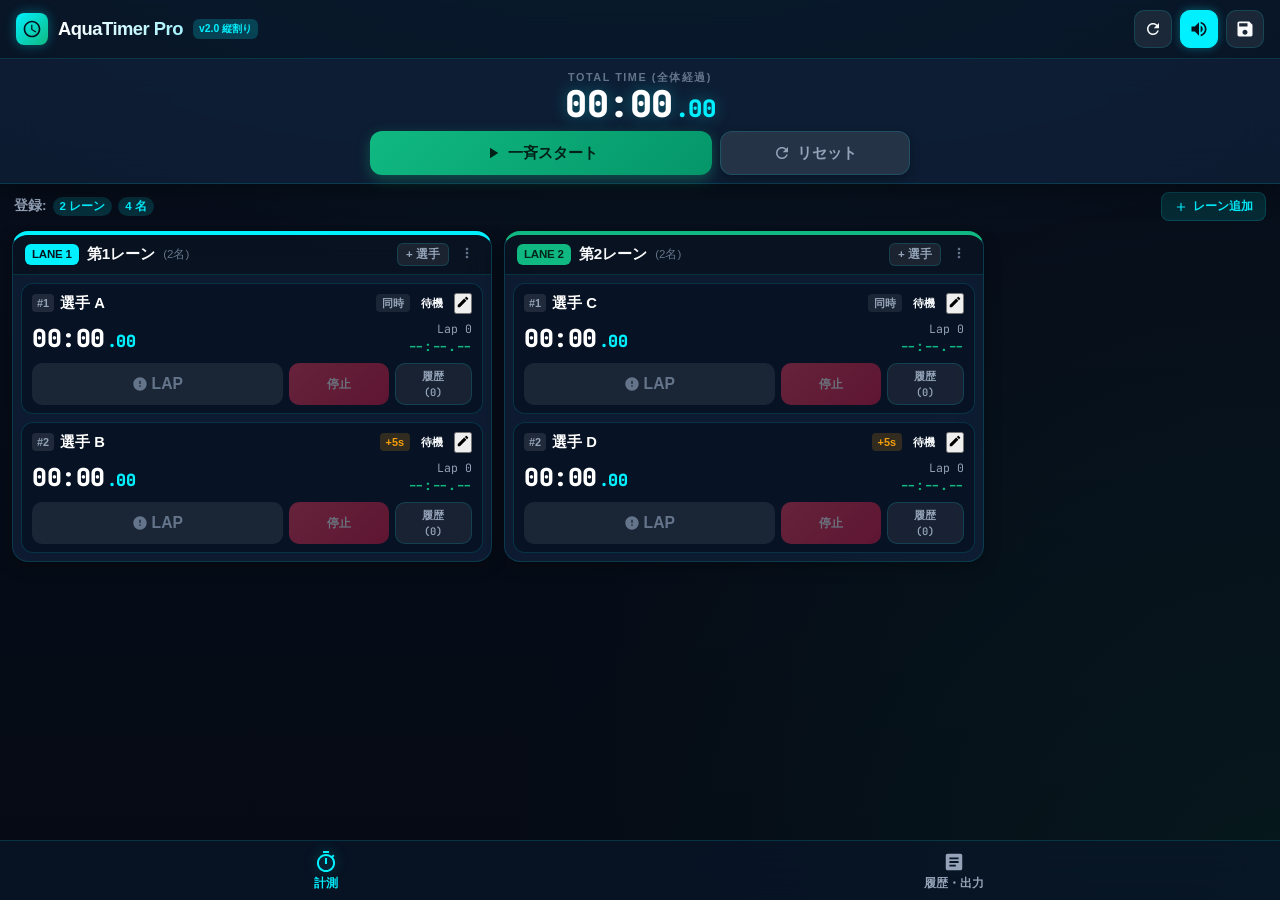
==== index.html @ 21bfbf43 "Add files via upload" ====
<!DOCTYPE html>
<html lang="ja">
<head>
  <meta charset="UTF-8">
  <meta name="viewport" content="width=device-width, initial-scale=1.0, maximum-scale=1.0, user-scalable=no, viewport-fit=cover">
  <title>AquaTimer Pro - 水泳ストップウォッチ</title>
  <meta name="description" content="水泳トレーニング用 複数レーン・複数人時間差計測対応 高精度ストップウォッチ">
  
  <!-- iOS Safari & PWA メタ設定 -->
  <meta name="apple-mobile-web-app-capable" content="yes">
  <meta name="apple-mobile-web-app-status-bar-style" content="black-translucent">
  <meta name="apple-mobile-web-app-title" content="AquaTimer">
  <meta name="theme-color" content="#060d1a">
  <link rel="manifest" href="manifest.json">
  <link rel="icon" type="image/svg+xml" href="assets/icon.svg">
  <link rel="apple-touch-icon" href="assets/icon.svg">

  <!-- Google Fonts: JetBrains Mono -->
  <link rel="preconnect" href="https://fonts.googleapis.com">
  <link rel="preconnect" href="https://fonts.gstatic.com" crossorigin>
  <link href="https://fonts.googleapis.com/css2?family=JetBrains+Mono:wght@400;600;700;800&family=Outfit:wght@400;600;700;800&display=swap" rel="stylesheet">

  <!-- スタイルシート (キャッシュバスター付与) -->
  <link rel="stylesheet" href="css/style.css?v=2.4">
  <link rel="stylesheet" href="css/timer.css?v=2.4">
  <link rel="stylesheet" href="css/history.css?v=2.4">
</head>
<body>
  <div id="app-container">
    
    <!-- アプリ最上部ヘッダー -->
    <header class="app-header">
      <div class="brand-wrapper">
        <div class="brand-icon">
          <svg viewBox="0 0 24 24">
            <path d="M12 2C6.48 2 2 6.48 2 12s4.48 10 10 10 10-4.48 10-10S17.52 2 12 2zm0 18c-4.41 0-8-3.59-8-8s3.59-8 8-8 8 3.59 8 8-3.59 8-8 8zm.5-13H11v6l5.25 3.15.75-1.23-4.5-2.67z"/>
          </svg>
        </div>
        <h1 class="brand-title">AquaTimer Pro</h1>
        <span style="font-size:0.65rem; background:rgba(0,240,255,0.2); color:var(--accent-cyan); padding:2px 6px; border-radius:6px; font-weight:800;">v2.0 縦割り</span>
      </div>

      <div class="header-actions">
        <!-- キャッシュクリア＆最新化ボタン -->
        <button id="btn-force-refresh" class="icon-btn" title="最新状態に更新" aria-label="最新化">
          <svg viewBox="0 0 24 24" width="18" height="18" fill="currentColor">
            <path d="M17.65 6.35C16.2 4.9 14.21 4 12 4c-4.42 0-7.99 3.58-7.99 8s3.57 8 7.99 8c3.73 0 6.84-2.55 7.73-6h-2.08c-.82 2.33-3.04 4-5.65 4-3.31 0-6-2.69-6-6s2.69-6 6-6c1.66 0 3.14.69 4.22 1.78L13 11h7V4l-2.35 2.35z"/>
          </svg>
        </button>

        <!-- 音声ミュートトグル -->
        <button id="btn-toggle-sound" class="icon-btn active" title="効果音 ON/OFF" aria-label="効果音切り替え">
          <svg id="icon-sound-on" viewBox="0 0 24 24" width="20" height="20" fill="currentColor">
            <path d="M3 9v6h4l5 5V4L7 9H3zm13.5 3c0-1.77-1.02-3.29-2.5-4.03v8.05c1.48-.73 2.5-2.25 2.5-4.02zM14 3.23v2.06c2.89.86 5 3.54 5 6.71s-2.11 5.85-5 6.71v2.06c4.01-.91 7-4.49 7-8.77s-2.99-7.86-7-8.77z"/>
          </svg>
          <svg id="icon-sound-off" viewBox="0 0 24 24" width="20" height="20" fill="currentColor" style="display:none;">
            <path d="M16.5 12c0-1.77-1.02-3.29-2.5-4.03v2.21l2.45 2.45c.03-.2.05-.41.05-.63zm2.5 0c0 .94-.2 1.82-.54 2.64l1.51 1.51C20.63 14.91 21 13.5 21 12c0-4.28-2.99-7.86-7-8.77v2.06c2.89.86 5 3.54 5 6.71zM4.27 3L3 4.27 7.73 9H3v6h4l5 5v-6.73l4.25 4.25c-.67.52-1.42.93-2.25 1.18v2.06c1.38-.31 2.63-.95 3.69-1.81L19.73 21 21 19.73l-9-9L4.27 3zM12 4L9.91 6.09 12 8.18V4z"/>
          </svg>
        </button>

        <!-- セッション保存ボタン -->
        <button id="btn-header-save" class="icon-btn" title="現在の計測を保存" aria-label="計測保存">
          <svg viewBox="0 0 24 24" width="20" height="20" fill="currentColor">
            <path d="M17 3H5c-1.11 0-2 .9-2 2v14c0 1.1.89 2 2 2h14c1.1 0 2-.9 2-2V7l-4-4zm-5 16c-1.66 0-3-1.34-3-3s1.34-3 3-3 3 1.34 3 3-1.34 3-3 3zm3-10H5V5h10v4z"/>
          </svg>
        </button>
      </div>
    </header>

    <!-- メインビュー領域 -->
    <main class="main-view-container">

      <!-- ================= 画面1: メイン計測画面 (縦割りレイアウト) ================= -->
      <section id="view-timer" class="view-section active">
        
        <!-- 上部固定 メインタイマー & コントロール -->
        <div class="timer-header-panel">
          <div class="main-clock-wrapper">
            <span class="clock-label">TOTAL TIME (全体経過)</span>
            <div id="main-timer-display" class="main-digital-clock">
              <span id="main-time-text">00:00</span><span class="centis" id="main-time-centis">.00</span>
            </div>
          </div>

          <!-- 一括操作ボタングループ -->
          <div class="main-controls-row">
            <!-- スタート / ストップ トグルボタン -->
            <button id="btn-main-toggle" class="main-btn main-btn-start" aria-label="一斉スタート">
              <svg viewBox="0 0 24 24" fill="currentColor">
                <path d="M8 5v14l11-7z"/>
              </svg>
              <span id="btn-main-toggle-text">一斉スタート</span>
            </button>

            <!-- 全員一括ラップボタン -->
            <button id="btn-main-lap-all" class="main-btn main-btn-lap-all" style="display:none;" aria-label="全員LAP">
              <svg viewBox="0 0 24 24" fill="currentColor">
                <path d="M12 2C6.48 2 2 6.48 2 12s4.48 10 10 10 10-4.48 10-10S17.52 2 12 2zm1 14h-2v-2h2v2zm0-4h-2V7h2v5z"/>
              </svg>
              <span>全員LAP</span>
            </button>

            <!-- リセットボタン -->
            <button id="btn-main-reset" class="main-btn main-btn-reset" aria-label="リセット">
              <svg viewBox="0 0 24 24" fill="currentColor">
                <path d="M17.65 6.35C16.2 4.9 14.21 4 12 4c-4.42 0-7.99 3.58-7.99 8s3.57 8 7.99 8c3.73 0 6.84-2.55 7.73-6h-2.08c-.82 2.33-3.04 4-5.65 4-3.31 0-6-2.69-6-6s2.69-6 6-6c1.66 0 3.14.69 4.22 1.78L13 11h7V4l-2.35 2.35z"/>
              </svg>
              <span>リセット</span>
            </button>
          </div>
        </div>

        <!-- レーン全体ツールバー -->
        <div class="lanes-top-toolbar">
          <div class="lanes-summary-text">
            <span>登録: </span>
            <span id="lanes-count-badge" class="lanes-summary-badge">2 レーン</span>
            <span id="swimmers-count-badge" class="lanes-summary-badge">4 名</span>
          </div>
          <div class="toolbar-actions">
            <button id="btn-add-lane" class="action-btn-sm" aria-label="レーン追加">
              <svg viewBox="0 0 24 24" width="14" height="14" fill="currentColor">
                <path d="M19 13h-6v6h-2v-6H5v-2h6V5h2v6h6v2z"/>
              </svg>
              <span>レーン追加</span>
            </button>
          </div>
        </div>

        <!-- 縦割りマルチカラム レーンコンテナ -->
        <div id="lanes-columns-container" class="lanes-columns-container">
          <!-- JSで動的生成 -->
        </div>

      </section>

      <!-- ================= 画面2: 履歴・データ画面 ================= -->
      <section id="view-history" class="view-section">
        <div class="history-view-content">
          <div class="history-header-bar">
            <h2 class="history-view-title">計測履歴データ</h2>
            <div class="history-actions">
              <button id="btn-clear-history" class="btn btn-secondary" style="font-size:0.8rem; padding: 6px 12px;">
                履歴全消去
              </button>
            </div>
          </div>

          <!-- 履歴リスト一覧 -->
          <div id="history-list-container" class="history-list-container">
            <!-- JSで動的生成 -->
          </div>
        </div>
      </section>

    </main>

    <!-- 下部ボトムナビゲーション -->
    <nav class="bottom-nav">
      <button class="nav-tab active" data-target="view-timer" aria-label="計測画面">
        <svg viewBox="0 0 24 24">
          <path d="M15 1H9v2h6V1zm-4 13h2V8h-2v6zm8.03-6.61l1.42-1.42c-.43-.51-.9-.99-1.41-1.41l-1.42 1.42C16.07 4.74 14.12 4 12 4c-4.97 0-9 4.03-9 9s4.02 9 9 9 9-4.03 9-9c0-2.12-.74-4.07-1.97-5.61zM12 20c-3.87 0-7-3.13-7-7s3.13-7 7-7 7 3.13 7 7-3.13 7-7 7z"/>
        </svg>
        <span>計測</span>
      </button>

      <button class="nav-tab" data-target="view-history" aria-label="履歴データ">
        <svg viewBox="0 0 24 24">
          <path d="M19 3H5c-1.1 0-2 .9-2 2v14c0 1.1.9 2 2 2h14c1.1 0 2-.9 2-2V5c0-1.1-.9-2-2-2zm-5 14H7v-2h7v2zm3-4H7v-2h10v2zm0-4H7V7h10v2z"/>
        </svg>
        <span>履歴・出力</span>
      </button>
    </nav>

    <!-- トースト通知コンテナ -->
    <div id="toast-container" class="toast-container"></div>

    <!-- ================= モーダル1: スイマー（選手）追加/編集 ================= -->
    <div id="modal-swimmer-edit" class="modal-backdrop">
      <div class="modal-dialog">
        <div class="modal-header">
          <h3 id="modal-swimmer-title" class="modal-title">選手設定</h3>
          <button class="modal-close" data-close="modal-swimmer-edit">&times;</button>
        </div>
        <div class="modal-body">
          <input type="hidden" id="edit-swimmer-lane-id">
          <input type="hidden" id="edit-swimmer-id">
          
          <div style="display:flex; flex-direction:column; gap:6px;">
            <label style="font-size:0.85rem; font-weight:700; color:var(--text-secondary);">選手名 / 泳者名</label>
            <input type="text" id="input-swimmer-name" placeholder="例: 選手 A / 田中" 
              style="width:100%; padding:10px 12px; background:rgba(0,0,0,0.3); border:1px solid var(--border-subtle); border-radius:10px; color:#fff; font-size:1rem;">
          </div>

          <div style="display:flex; flex-direction:column; gap:6px;">
            <label style="font-size:0.85rem; font-weight:700; color:var(--text-secondary);">
              時間差スタート (オフセット秒数)
            </label>
            <div style="display:flex; gap:8px;">
              <input type="number" id="input-swimmer-offset" min="0" step="1" placeholder="0" 
                style="flex:1; padding:10px 12px; background:rgba(0,0,0,0.3); border:1px solid var(--border-subtle); border-radius:10px; color:#fff; font-size:1.1rem; font-family:var(--font-mono);">
              <span style="display:flex; align-items:center; font-weight:700; color:var(--text-secondary);">秒後スタート</span>
            </div>
            
            <!-- プリセットボタン -->
            <div style="display:flex; gap:6px; margin-top:4px;">
              <button type="button" class="btn btn-secondary swimmer-offset-preset-btn" data-offset="0" style="padding:4px 8px; font-size:0.78rem;">0秒 (同時)</button>
              <button type="button" class="btn btn-secondary swimmer-offset-preset-btn" data-offset="5" style="padding:4px 8px; font-size:0.78rem;">5秒</button>
              <button type="button" class="btn btn-secondary swimmer-offset-preset-btn" data-offset="10" style="padding:4px 8px; font-size:0.78rem;">10秒</button>
              <button type="button" class="btn btn-secondary swimmer-offset-preset-btn" data-offset="15" style="padding:4px 8px; font-size:0.78rem;">15秒</button>
              <button type="button" class="btn btn-secondary swimmer-offset-preset-btn" data-offset="20" style="padding:4px 8px; font-size:0.78rem;">20秒</button>
            </div>
          </div>

          <div id="swimmer-delete-row" style="display:flex; justify-content:flex-start; margin-top:8px;">
            <button id="btn-delete-swimmer" class="btn btn-danger" style="font-size:0.85rem; padding:8px 14px;">
              この選手を削除
            </button>
          </div>
        </div>
        <div class="modal-footer">
          <button class="btn btn-secondary" data-close="modal-swimmer-edit">キャンセル</button>
          <button id="btn-save-swimmer" class="btn btn-primary">設定を保存</button>
        </div>
      </div>
    </div>

    <!-- ================= モーダル2: レーン設定/削除 ================= -->
    <div id="modal-lane-edit" class="modal-backdrop">
      <div class="modal-dialog">
        <div class="modal-header">
          <h3 id="modal-lane-title" class="modal-title">レーン設定</h3>
          <button class="modal-close" data-close="modal-lane-edit">&times;</button>
        </div>
        <div class="modal-body">
          <input type="hidden" id="edit-lane-id">
          
          <div style="display:flex; flex-direction:column; gap:6px;">
            <label style="font-size:0.85rem; font-weight:700; color:var(--text-secondary);">レーン表示名</label>
            <input type="text" id="input-lane-name" placeholder="例: 第1レーン" 
              style="width:100%; padding:10px 12px; background:rgba(0,0,0,0.3); border:1px solid var(--border-subtle); border-radius:10px; color:#fff; font-size:1rem;">
          </div>

          <div id="lane-delete-row" style="display:flex; justify-content:flex-start; margin-top:8px;">
            <button id="btn-delete-lane" class="btn btn-danger" style="font-size:0.85rem; padding:8px 14px;">
              このレーン（所属選手含む）を削除
            </button>
          </div>
        </div>
        <div class="modal-footer">
          <button class="btn btn-secondary" data-close="modal-lane-edit">キャンセル</button>
          <button id="btn-save-lane" class="btn btn-primary">設定を保存</button>
        </div>
      </div>
    </div>

    <!-- ================= モーダル3: セッション保存 ================= -->
    <div id="modal-save-session" class="modal-backdrop">
      <div class="modal-dialog">
        <div class="modal-header">
          <h3 class="modal-title">計測セッションの保存</h3>
          <button class="modal-close" data-close="modal-save-session">&times;</button>
        </div>
        <div class="modal-body">
          <div style="display:flex; flex-direction:column; gap:6px;">
            <label style="font-size:0.85rem; font-weight:700; color:var(--text-secondary);">セッションタイトル / メモ</label>
            <input type="text" id="input-session-title" placeholder="例: 50m×4本 メイン練習" 
              style="width:100%; padding:10px 12px; background:rgba(0,0,0,0.3); border:1px solid var(--border-subtle); border-radius:10px; color:#fff; font-size:1rem;">
          </div>
          <p style="font-size:0.82rem; color:var(--text-muted);">
            保存された記録は「履歴・出力」タブからいつでもテキスト(.txt)やCSVとしてiOS共有・ダウンロードできます。
          </p>
        </div>
        <div class="modal-footer">
          <button class="btn btn-secondary" data-close="modal-save-session">キャンセル</button>
          <button id="btn-confirm-save-session" class="btn btn-success">履歴に保存</button>
        </div>
      </div>
    </div>

    <!-- ================= モーダル4: エクスポート & 共有 ================= -->
    <div id="modal-export" class="modal-backdrop">
      <div class="modal-dialog" style="max-width:540px;">
        <div class="modal-header">
          <h3 id="export-modal-title" class="modal-title">記録のエクスポート & 共有</h3>
          <button class="modal-close" data-close="modal-export">&times;</button>
        </div>
        <div class="modal-body">
          <!-- フォーマット選択タブ -->
          <div style="display:flex; gap:8px; margin-bottom:4px;">
            <button id="tab-fmt-text" class="btn btn-primary" style="flex:1; font-size:0.85rem; padding:8px;">テキスト (.txt)</button>
            <button id="tab-fmt-csv" class="btn btn-secondary" style="flex:1; font-size:0.85rem; padding:8px;">CSV (.csv / Excel)</button>
          </div>

          <!-- プレビュー表示 -->
          <pre id="export-preview-content" class="export-preview-box"></pre>

          <!-- 共有アクション -->
          <div class="export-options-grid">
            <button id="btn-action-share" class="export-option-btn">
              <svg viewBox="0 0 24 24" fill="currentColor">
                <path d="M18 16.08c-.76 0-1.44.3-1.96.77L8.91 12.7c.05-.23.09-.46.09-.7s-.04-.47-.09-.7l7.05-4.11c.54.5 1.25.81 2.04.81 1.66 0 3-1.34 3-3s-1.34-3-3-3-3 1.34-3 3c0 .24.04.47.09.7L8.04 9.81C7.5 9.31 6.79 9 6 9c-1.66 0-3 1.34-3 3s1.34 3 3 3c.79 0 1.5-.31 2.04-.81l7.12 4.16c-.05.21-.08.43-.08.65 0 1.61 1.31 2.92 2.92 2.92s2.92-1.31 2.92-2.92c0-1.61-1.31-2.92-2.92-2.92z"/>
              </svg>
              <span class="export-option-title">iOS 共有 (AirDrop / メモ)</span>
              <span class="export-option-desc">標準シェアシートを開く</span>
            </button>

            <button id="btn-action-copy" class="export-option-btn">
              <svg viewBox="0 0 24 24" fill="currentColor">
                <path d="M16 1H4c-1.1 0-2 .9-2 2v14h2V3h12V1zm3 4H8c-1.1 0-2 .9-2 2v14c0 1.1.9 2 2 2h11c1.1 0 2-.9 2-2V7c0-1.1-.9-2-2-2zm0 16H8V7h11v14z"/>
              </svg>
              <span class="export-option-title">クリップボードにコピー</span>
              <span class="export-option-desc">テキストを即座にコピー</span>
            </button>
          </div>
        </div>
        <div class="modal-footer">
          <button class="btn btn-secondary" data-close="modal-export">閉じる</button>
          <button id="btn-action-download" class="btn btn-primary">ファイル保存</button>
        </div>
      </div>
    </div>

  </div>

  <!-- メインスクリプト -->
  <script type="module" src="js/app.js?v=2.4"></script>
</body>
</html>
---- css/style.css ----
/* ===================================================
   AquaTimer Pro - グローバルスタイル & テーマ定義
   =================================================== */

:root {
  /* テーマカラー */
  --bg-primary: #060d1a;
  --bg-secondary: #0c182c;
  --bg-card: rgba(16, 32, 58, 0.75);
  --bg-card-hover: rgba(23, 44, 78, 0.85);
  --bg-glass: rgba(10, 24, 44, 0.65);
  --border-subtle: rgba(0, 240, 255, 0.15);
  --border-focus: rgba(0, 240, 255, 0.6);
  --border-active: #00f0ff;

  /* アクセントカラー */
  --accent-cyan: #00f0ff;
  --accent-cyan-glow: rgba(0, 240, 255, 0.35);
  --accent-green: #10b981;
  --accent-green-glow: rgba(16, 185, 129, 0.35);
  --accent-amber: #f59e0b;
  --accent-amber-glow: rgba(245, 158, 11, 0.35);
  --accent-rose: #f43f5e;
  --accent-rose-glow: rgba(244, 63, 94, 0.35);
  --accent-purple: #a855f7;

  /* テキストカラー */
  --text-primary: #f8fafc;
  --text-secondary: #94a3b8;
  --text-muted: #64748b;
  --text-cyan: #38bdf8;
  --text-dark: #05131e;

  /* フォントスタック */
  --font-mono: 'JetBrains Mono', 'SF Mono', 'Roboto Mono', Menlo, Consolas, monospace;
  --font-sans: -apple-system, BlinkMacSystemFont, 'SF Pro Text', 'Helvetica Neue', 'Hiragino Sans', 'Hiragino Kaku Gothic ProN', Meiryo, sans-serif;

  /* レイアウト・セーフエリア */
  --safe-top: env(safe-area-inset-top, 0px);
  --safe-bottom: env(safe-area-inset-bottom, 0px);
  --safe-left: env(safe-area-inset-left, 0px);
  --safe-right: env(safe-area-inset-right, 0px);

  /* アニメーション */
  --transition-fast: 0.15s cubic-bezier(0.4, 0, 0.2, 1);
  --transition-normal: 0.25s cubic-bezier(0.4, 0, 0.2, 1);
}

/* リセット & 基本設定 */
*, *::before, *::after {
  box-sizing: border-box;
  margin: 0;
  padding: 0;
  -webkit-tap-highlight-color: transparent;
  user-select: none;
  -webkit-user-select: none;
}

input, textarea, select {
  user-select: auto;
  -webkit-user-select: auto;
}

html, body {
  width: 100%;
  height: 100%;
  background-color: var(--bg-primary);
  background-image: 
    radial-gradient(ellipse 80% 50% at 50% -20%, rgba(0, 240, 255, 0.12), transparent),
    radial-gradient(circle at 100% 100%, rgba(16, 185, 129, 0.08), transparent 50%),
    linear-gradient(180deg, #070e1b 0%, #050a14 100%);
  background-attachment: fixed;
  color: var(--text-primary);
  font-family: var(--font-sans);
  font-size: 16px;
  line-height: 1.5;
  overflow: hidden;
  -webkit-font-smoothing: antialiased;
}

/* アプリケーション全体コンテナ */
#app-container {
  display: flex;
  flex-direction: column;
  height: 100vh;
  height: 100dvh;
  padding-top: var(--safe-top);
  padding-bottom: var(--safe-bottom);
  padding-left: var(--safe-left);
  padding-right: var(--safe-right);
  position: relative;
}

/* アプリヘッダー */
.app-header {
  display: flex;
  align-items: center;
  justify-content: space-between;
  padding: 10px 16px;
  background: var(--bg-glass);
  backdrop-filter: blur(16px);
  -webkit-backdrop-filter: blur(16px);
  border-bottom: 1px solid var(--border-subtle);
  z-index: 50;
}

.brand-wrapper {
  display: flex;
  align-items: center;
  gap: 10px;
}

.brand-icon {
  width: 32px;
  height: 32px;
  border-radius: 8px;
  background: linear-gradient(135deg, var(--accent-cyan), var(--accent-green));
  display: flex;
  align-items: center;
  justify-content: center;
  box-shadow: 0 0 12px var(--accent-cyan-glow);
}

.brand-icon svg {
  width: 20px;
  height: 20px;
  fill: #05131e;
}

.brand-title {
  font-size: 1.15rem;
  font-weight: 800;
  letter-spacing: -0.5px;
  background: linear-gradient(90deg, #ffffff, #a5f3fc);
  -webkit-background-clip: text;
  -webkit-text-fill-color: transparent;
}

.header-actions {
  display: flex;
  align-items: center;
  gap: 8px;
}

.icon-btn {
  background: rgba(255, 255, 255, 0.08);
  border: 1px solid var(--border-subtle);
  color: var(--text-primary);
  width: 38px;
  height: 38px;
  border-radius: 10px;
  display: flex;
  align-items: center;
  justify-content: center;
  cursor: pointer;
  transition: var(--transition-fast);
}

.icon-btn:hover {
  background: rgba(255, 255, 255, 0.15);
  border-color: var(--accent-cyan);
}

.icon-btn:active {
  transform: scale(0.94);
}

.icon-btn.active {
  background: var(--accent-cyan);
  color: var(--text-dark);
  border-color: var(--accent-cyan);
  box-shadow: 0 0 10px var(--accent-cyan-glow);
}

/* メインコンテンツエリア */
.main-view-container {
  flex: 1;
  position: relative;
  overflow: hidden;
}

.view-section {
  position: absolute;
  top: 0;
  left: 0;
  width: 100%;
  height: 100%;
  display: none;
  flex-direction: column;
  overflow-y: auto;
  -webkit-overflow-scrolling: touch;
}

.view-section.active {
  display: flex;
}

/* 下部ボトムナビゲーションバー */
.bottom-nav {
  display: flex;
  align-items: center;
  justify-content: space-around;
  background: var(--bg-glass);
  backdrop-filter: blur(20px);
  -webkit-backdrop-filter: blur(20px);
  border-top: 1px solid var(--border-subtle);
  padding: 6px 12px;
  z-index: 50;
  height: 60px;
}

.nav-tab {
  display: flex;
  flex-direction: column;
  align-items: center;
  justify-content: center;
  background: transparent;
  border: none;
  color: var(--text-secondary);
  font-size: 0.72rem;
  font-weight: 600;
  gap: 3px;
  cursor: pointer;
  padding: 4px 16px;
  border-radius: 8px;
  transition: var(--transition-fast);
  flex: 1;
  max-width: 120px;
}

.nav-tab svg {
  width: 22px;
  height: 22px;
  fill: currentColor;
  transition: var(--transition-fast);
}

.nav-tab.active {
  color: var(--accent-cyan);
}

.nav-tab.active svg {
  transform: scale(1.1);
  filter: drop-shadow(0 0 6px var(--accent-cyan-glow));
}

.nav-tab:active {
  transform: scale(0.95);
}

/* トースト通知 */
.toast-container {
  position: fixed;
  top: calc(var(--safe-top) + 60px);
  left: 50%;
  transform: translateX(-50%);
  z-index: 9999;
  display: flex;
  flex-direction: column;
  gap: 8px;
  pointer-events: none;
}

.toast {
  background: rgba(15, 28, 50, 0.95);
  border: 1px solid var(--accent-cyan);
  color: var(--text-primary);
  padding: 10px 18px;
  border-radius: 24px;
  font-size: 0.88rem;
  font-weight: 600;
  box-shadow: 0 8px 24px rgba(0, 0, 0, 0.4), 0 0 12px var(--accent-cyan-glow);
  display: flex;
  align-items: center;
  gap: 8px;
  animation: toastFadeIn 0.25s ease-out forwards;
}

@keyframes toastFadeIn {
  from { opacity: 0; transform: translateY(-10px) scale(0.9); }
  to { opacity: 1; transform: translateY(0) scale(1); }
}

/* モーダル基本スタイル */
.modal-backdrop {
  position: fixed;
  top: 0;
  left: 0;
  width: 100vw;
  height: 100vh;
  background: rgba(4, 9, 18, 0.78);
  backdrop-filter: blur(8px);
  -webkit-backdrop-filter: blur(8px);
  z-index: 1000;
  display: none;
  align-items: center;
  justify-content: center;
  padding: 16px;
  opacity: 0;
  transition: opacity 0.25s ease;
}

.modal-backdrop.show {
  display: flex;
  opacity: 1;
}

.modal-dialog {
  background: var(--bg-secondary);
  border: 1px solid var(--border-subtle);
  border-radius: 20px;
  width: 100%;
  max-width: 480px;
  max-height: 90vh;
  display: flex;
  flex-direction: column;
  box-shadow: 0 16px 40px rgba(0, 0, 0, 0.6), 0 0 20px var(--accent-cyan-glow);
  overflow: hidden;
  animation: modalScaleUp 0.25s cubic-bezier(0.16, 1, 0.3, 1);
}

@keyframes modalScaleUp {
  from { transform: scale(0.92); opacity: 0; }
  to { transform: scale(1); opacity: 1; }
}

.modal-header {
  display: flex;
  align-items: center;
  justify-content: space-between;
  padding: 16px 20px;
  border-bottom: 1px solid var(--border-subtle);
}

.modal-title {
  font-size: 1.1rem;
  font-weight: 700;
}

.modal-close {
  background: transparent;
  border: none;
  color: var(--text-secondary);
  font-size: 1.5rem;
  cursor: pointer;
  padding: 4px 8px;
  border-radius: 8px;
}

.modal-body {
  padding: 20px;
  overflow-y: auto;
  display: flex;
  flex-direction: column;
  gap: 16px;
}

.modal-footer {
  padding: 14px 20px;
  border-top: 1px solid var(--border-subtle);
  display: flex;
  gap: 10px;
  justify-content: flex-end;
}

/* 汎用ボタンスタイル */
.btn {
  display: inline-flex;
  align-items: center;
  justify-content: center;
  gap: 8px;
  padding: 10px 18px;
  font-size: 0.92rem;
  font-weight: 600;
  border-radius: 12px;
  border: none;
  cursor: pointer;
  transition: var(--transition-fast);
}

.btn:active {
  transform: scale(0.96);
}

.btn-primary {
  background: linear-gradient(135deg, var(--accent-cyan), #0284c7);
  color: #031422;
  box-shadow: 0 4px 14px var(--accent-cyan-glow);
}

.btn-success {
  background: linear-gradient(135deg, var(--accent-green), #059669);
  color: #022015;
  box-shadow: 0 4px 14px var(--accent-green-glow);
}

.btn-danger {
  background: linear-gradient(135deg, var(--accent-rose), #be123c);
  color: #ffffff;
  box-shadow: 0 4px 14px var(--accent-rose-glow);
}

.btn-secondary {
  background: rgba(255, 255, 255, 0.1);
  color: var(--text-primary);
  border: 1px solid var(--border-subtle);
}

.btn-secondary:hover {
  background: rgba(255, 255, 255, 0.18);
}
---- css/timer.css ----
/* ===================================================
   AquaTimer Pro - タイマー計測画面（縦割りマルチカラム）
   =================================================== */

/* メインタイマー固定コントロール領域 */
.timer-header-panel {
  background: var(--bg-card);
  backdrop-filter: blur(20px);
  -webkit-backdrop-filter: blur(20px);
  border-bottom: 1px solid var(--border-subtle);
  padding: 10px 14px 8px;
  display: flex;
  flex-direction: column;
  align-items: center;
  gap: 8px;
  position: sticky;
  top: 0;
  z-index: 40;
  box-shadow: 0 6px 24px rgba(0, 0, 0, 0.4);
}

.main-clock-wrapper {
  display: flex;
  flex-direction: column;
  align-items: center;
  gap: 1px;
}

.clock-label {
  font-size: 0.68rem;
  font-weight: 700;
  letter-spacing: 1.5px;
  color: var(--text-muted);
  text-transform: uppercase;
}

.main-digital-clock {
  font-family: var(--font-mono);
  font-size: 2.3rem;
  font-weight: 800;
  letter-spacing: -0.5px;
  line-height: 1;
  color: #ffffff;
  text-shadow: 0 0 16px var(--accent-cyan-glow);
  display: flex;
  align-items: baseline;
}

.main-digital-clock .centis {
  font-size: 1.5rem;
  color: var(--accent-cyan);
  margin-left: 2px;
}

/* メイン一括コントロールボタン群 */
.main-controls-row {
  display: flex;
  align-items: center;
  justify-content: center;
  gap: 8px;
  width: 100%;
  max-width: 540px;
}

.main-btn {
  flex: 1;
  height: 44px;
  font-size: 0.95rem;
  font-weight: 700;
  border-radius: 12px;
  border: none;
  cursor: pointer;
  display: flex;
  align-items: center;
  justify-content: center;
  gap: 6px;
  transition: var(--transition-fast);
  box-shadow: 0 3px 10px rgba(0, 0, 0, 0.3);
}

.main-btn svg {
  width: 18px;
  height: 18px;
}

.main-btn-start {
  background: linear-gradient(135deg, #10b981, #059669);
  color: #022015;
  box-shadow: 0 4px 14px var(--accent-green-glow);
}

.main-btn-stop {
  background: linear-gradient(135deg, #f43f5e, #be123c);
  color: #ffffff;
  box-shadow: 0 4px 14px var(--accent-rose-glow);
}

.main-btn-lap-all {
  background: linear-gradient(135deg, #0ea5e9, #0284c7);
  color: #ffffff;
  box-shadow: 0 4px 12px var(--accent-cyan-glow);
}

.main-btn-reset {
  background: rgba(255, 255, 255, 0.1);
  border: 1px solid var(--border-subtle);
  color: var(--text-secondary);
  flex: 0.55;
}

/* レーン全体ヘッダー */
.lanes-top-toolbar {
  display: flex;
  align-items: center;
  justify-content: space-between;
  padding: 8px 14px 4px;
}

.lanes-summary-text {
  font-size: 0.85rem;
  font-weight: 700;
  color: var(--text-secondary);
  display: flex;
  align-items: center;
  gap: 6px;
}

.lanes-summary-badge {
  background: rgba(0, 240, 255, 0.15);
  color: var(--accent-cyan);
  padding: 1px 7px;
  border-radius: 10px;
  font-size: 0.72rem;
  font-weight: 800;
}

.toolbar-actions {
  display: flex;
  gap: 8px;
}

.action-btn-sm {
  background: rgba(0, 240, 255, 0.12);
  border: 1px solid var(--border-subtle);
  color: var(--accent-cyan);
  padding: 5px 12px;
  border-radius: 8px;
  font-size: 0.78rem;
  font-weight: 700;
  display: flex;
  align-items: center;
  gap: 5px;
  cursor: pointer;
  transition: var(--transition-fast);
}

.action-btn-sm:hover {
  background: rgba(0, 240, 255, 0.22);
  border-color: var(--accent-cyan);
}

/* ===================================================
   縦割り（マルチカラム）レイアウトコンテナ
   =================================================== */
.lanes-columns-container {
  display: flex;
  gap: 12px;
  padding: 6px 12px 85px;
  overflow-x: auto;
  -webkit-overflow-scrolling: touch;
  align-items: flex-start;
  min-height: calc(100vh - 210px);
}

/* レーン縦割りカラム */
.lane-column {
  flex: 1 0 310px;
  max-width: 480px;
  background: var(--bg-card);
  border: 1px solid var(--border-subtle);
  border-radius: 16px;
  overflow: hidden;
  display: flex;
  flex-direction: column;
  box-shadow: 0 4px 16px rgba(0, 0, 0, 0.35);
  backdrop-filter: blur(14px);
  -webkit-backdrop-filter: blur(14px);
  border-top: 4px solid var(--lane-color, var(--accent-cyan));
}

/* 2レーン表示時のモバイル最適化（横幅に応じて2列収まり） */
@media (min-width: 680px) {
  .lane-column {
    flex: 1 1 calc(50% - 12px);
  }
}

@media (min-width: 1040px) {
  .lane-column {
    flex: 1 1 calc(33.333% - 12px);
  }
}

/* レーン縦割りヘッダー */
.lane-col-header {
  display: flex;
  align-items: center;
  justify-content: space-between;
  padding: 8px 12px;
  background: rgba(0, 0, 0, 0.35);
  border-bottom: 1px solid var(--border-subtle);
}

.lane-col-header-left {
  display: flex;
  align-items: center;
  gap: 8px;
}

.lane-badge-tag {
  font-size: 0.72rem;
  font-weight: 800;
  padding: 2px 7px;
  border-radius: 6px;
  background: var(--lane-color, #00f0ff);
  color: #000;
  letter-spacing: -0.2px;
}

.lane-col-title {
  font-size: 0.95rem;
  font-weight: 700;
  color: var(--text-primary);
}

.lane-swimmers-count {
  font-size: 0.72rem;
  color: var(--text-muted);
}

.lane-col-header-actions {
  display: flex;
  align-items: center;
  gap: 6px;
}

.btn-add-swimmer-sm {
  background: rgba(255, 255, 255, 0.08);
  border: 1px solid var(--border-subtle);
  color: var(--text-secondary);
  font-size: 0.72rem;
  font-weight: 700;
  padding: 3px 8px;
  border-radius: 6px;
  cursor: pointer;
  display: flex;
  align-items: center;
  gap: 3px;
}

.btn-add-swimmer-sm:hover {
  color: var(--accent-cyan);
  border-color: var(--accent-cyan);
}

.btn-lane-menu {
  background: transparent;
  border: none;
  color: var(--text-muted);
  cursor: pointer;
  padding: 2px 4px;
}

/* スイマーリストコンテナ */
.swimmers-list {
  display: flex;
  flex-direction: column;
  gap: 8px;
  padding: 8px;
}

/* ===================================================
   スイマーカード (1画面で複数人同時に押せる高効率UI)
   =================================================== */
.swimmer-card {
  background: rgba(8, 18, 36, 0.85);
  border: 1px solid var(--border-subtle);
  border-radius: 12px;
  padding: 8px 10px;
  display: flex;
  flex-direction: column;
  gap: 6px;
  transition: var(--transition-fast);
  position: relative;
}

.swimmer-card.state-running {
  border-color: rgba(0, 240, 255, 0.5);
  box-shadow: 0 0 12px rgba(0, 240, 255, 0.1);
}

.swimmer-card.state-standby {
  border-color: rgba(245, 158, 11, 0.5);
  animation: pulseStandby 1.5s infinite alternate;
}

.swimmer-card.state-stopped {
  opacity: 0.8;
  border-color: rgba(244, 63, 94, 0.3);
}

.swimmer-card.flash-start {
  animation: flashGreen 0.6s ease-out;
}

/* スイマー上段情報 */
.swimmer-header-row {
  display: flex;
  align-items: center;
  justify-content: space-between;
}

.swimmer-name-wrap {
  display: flex;
  align-items: center;
  gap: 6px;
  min-width: 0;
}

.swimmer-order-badge {
  font-size: 0.68rem;
  font-weight: 800;
  background: rgba(255, 255, 255, 0.1);
  color: var(--text-secondary);
  padding: 1px 5px;
  border-radius: 4px;
}

.swimmer-name {
  font-size: 0.92rem;
  font-weight: 700;
  color: #fff;
  white-space: nowrap;
  overflow: hidden;
  text-overflow: ellipsis;
}

.swimmer-meta-wrap {
  display: flex;
  align-items: center;
  gap: 6px;
  flex-shrink: 0;
}

.swimmer-offset-tag {
  font-size: 0.68rem;
  font-weight: 700;
  padding: 1px 6px;
  border-radius: 4px;
  background: rgba(255, 255, 255, 0.08);
  color: var(--text-secondary);
  cursor: pointer;
}

.swimmer-offset-tag.has-offset {
  background: rgba(245, 158, 11, 0.18);
  color: var(--accent-amber);
}

.swimmer-status-tag {
  font-size: 0.68rem;
  font-weight: 700;
  padding: 1px 5px;
  border-radius: 4px;
  text-transform: uppercase;
}

/* スイマー中段: タイマー ＆ 最新LAP情報 */
.swimmer-timer-row {
  display: flex;
  align-items: center;
  justify-content: space-between;
  gap: 6px;
}

.swimmer-digital-clock {
  font-family: var(--font-mono);
  font-size: 1.55rem;
  font-weight: 800;
  letter-spacing: -0.5px;
  color: #ffffff;
  line-height: 1.1;
  display: flex;
  align-items: baseline;
}

.swimmer-digital-clock.standby {
  color: var(--accent-amber);
  font-size: 1.35rem;
}

.swimmer-digital-clock .centis {
  font-size: 1.05rem;
  color: var(--accent-cyan);
  margin-left: 2px;
}

.swimmer-digital-clock.standby .centis {
  color: var(--accent-amber);
}

.swimmer-latest-lap-box {
  display: flex;
  flex-direction: column;
  align-items: flex-end;
  font-family: var(--font-mono);
  font-size: 0.72rem;
  color: var(--text-secondary);
}

.swimmer-latest-lap-box strong {
  color: var(--accent-green);
  font-size: 0.82rem;
}

/* スイマー下段: 高速アクションボタン列 */
.swimmer-actions-row {
  display: flex;
  gap: 6px;
  align-items: stretch;
}

.swimmer-btn-lap {
  flex: 3;
  height: 42px;
  background: linear-gradient(135deg, #10b981, #059669);
  color: #022015;
  font-size: 0.98rem;
  font-weight: 800;
  border-radius: 10px;
  border: none;
  display: flex;
  align-items: center;
  justify-content: center;
  gap: 4px;
  cursor: pointer;
  transition: var(--transition-fast);
  box-shadow: 0 2px 8px var(--accent-green-glow);
}

.swimmer-btn-lap:active {
  transform: scale(0.96);
}

.swimmer-btn-lap:disabled {
  background: rgba(255, 255, 255, 0.08);
  color: var(--text-muted);
  box-shadow: none;
  cursor: not-allowed;
}

.swimmer-btn-stop {
  flex: 1.2;
  height: 42px;
  background: linear-gradient(135deg, #f43f5e, #e11d48);
  color: #ffffff;
  font-size: 0.78rem;
  font-weight: 700;
  border-radius: 10px;
  border: none;
  cursor: pointer;
  transition: var(--transition-fast);
}

.swimmer-btn-resume {
  flex: 1.2;
  height: 42px;
  background: linear-gradient(135deg, #0ea5e9, #0284c7);
  color: #ffffff;
  font-size: 0.78rem;
  font-weight: 700;
  border-radius: 10px;
  border: none;
  cursor: pointer;
}

.swimmer-btn-accordion {
  flex: 0.9;
  height: 42px;
  background: rgba(255, 255, 255, 0.07);
  border: 1px solid var(--border-subtle);
  color: var(--text-secondary);
  font-size: 0.7rem;
  font-weight: 600;
  border-radius: 10px;
  cursor: pointer;
  display: flex;
  flex-direction: column;
  align-items: center;
  justify-content: center;
  gap: 1px;
}

.swimmer-btn-accordion.open {
  background: rgba(0, 240, 255, 0.15);
  color: var(--accent-cyan);
  border-color: var(--accent-cyan);
}

/* スイマー内ラップ一覧アコーディオン */
.swimmer-laps-accordion {
  display: none;
  flex-direction: column;
  gap: 4px;
  border-top: 1px solid rgba(255, 255, 255, 0.08);
  padding-top: 6px;
  margin-top: 4px;
}

.swimmer-laps-accordion.show {
  display: flex;
}
---- css/history.css ----
/* ===================================================
   AquaTimer Pro - 履歴・データ画面スタイル (css/history.css)
   =================================================== */

.history-view-content {
  padding: 16px;
  padding-bottom: 80px;
  display: flex;
  flex-direction: column;
  gap: 16px;
}

.history-header-bar {
  display: flex;
  align-items: center;
  justify-content: space-between;
}

.history-view-title {
  font-size: 1.2rem;
  font-weight: 800;
  color: var(--text-primary);
}

.history-actions {
  display: flex;
  gap: 8px;
}

.history-list-container {
  display: flex;
  flex-direction: column;
  gap: 12px;
}

/* セッションカード */
.session-card {
  background: var(--bg-card);
  border: 1px solid var(--border-subtle);
  border-radius: 16px;
  padding: 16px;
  display: flex;
  flex-direction: column;
  gap: 12px;
  backdrop-filter: blur(12px);
  -webkit-backdrop-filter: blur(12px);
  transition: var(--transition-fast);
}

.session-card:hover {
  border-color: var(--border-focus);
}

.session-card-header {
  display: flex;
  align-items: flex-start;
  justify-content: space-between;
}

.session-title {
  font-size: 1.05rem;
  font-weight: 700;
  color: var(--text-primary);
}

.session-date {
  font-size: 0.78rem;
  color: var(--text-muted);
}

.session-meta-row {
  display: flex;
  align-items: center;
  gap: 14px;
  font-size: 0.85rem;
  color: var(--text-secondary);
}

.session-meta-item {
  display: flex;
  align-items: center;
  gap: 4px;
}

.session-meta-item strong {
  color: var(--accent-cyan);
  font-family: var(--font-mono);
}

/* セッション内レーンプレビューチップ */
.session-lanes-preview {
  display: flex;
  flex-wrap: wrap;
  gap: 6px;
}

.lane-pill {
  font-size: 0.75rem;
  font-weight: 700;
  padding: 3px 8px;
  border-radius: 6px;
  background: rgba(255, 255, 255, 0.08);
  display: flex;
  align-items: center;
  gap: 6px;
}

.lane-pill-dot {
  width: 8px;
  height: 8px;
  border-radius: 50%;
}

.lane-pill-time {
  font-family: var(--font-mono);
  color: var(--accent-cyan);
}

/* セッションカードアクション */
.session-card-footer {
  display: flex;
  align-items: center;
  justify-content: space-between;
  border-top: 1px solid rgba(255, 255, 255, 0.06);
  padding-top: 10px;
}

.session-footer-actions {
  display: flex;
  align-items: center;
  gap: 8px;
}

/* 空状態 (Empty state) */
.history-empty-state {
  display: flex;
  flex-direction: column;
  align-items: center;
  justify-content: center;
  padding: 60px 20px;
  gap: 16px;
  text-align: center;
}

.history-empty-icon {
  width: 64px;
  height: 64px;
  border-radius: 50%;
  background: rgba(0, 240, 255, 0.1);
  display: flex;
  align-items: center;
  justify-content: center;
  color: var(--accent-cyan);
}

.history-empty-icon svg {
  width: 32px;
  height: 32px;
}

.history-empty-text {
  font-size: 0.95rem;
  color: var(--text-secondary);
}

/* エクスポートモーダル専用スタイル */
.export-preview-box {
  background: #020712;
  border: 1px solid var(--border-subtle);
  border-radius: 10px;
  padding: 12px;
  font-family: var(--font-mono);
  font-size: 0.78rem;
  line-height: 1.4;
  color: #a5f3fc;
  max-height: 220px;
  overflow-y: auto;
  white-space: pre;
}

.export-options-grid {
  display: grid;
  grid-template-columns: 1fr 1fr;
  gap: 10px;
}

.export-option-btn {
  display: flex;
  flex-direction: column;
  align-items: center;
  justify-content: center;
  padding: 14px;
  background: rgba(255, 255, 255, 0.06);
  border: 1px solid var(--border-subtle);
  border-radius: 12px;
  color: var(--text-primary);
  gap: 6px;
  cursor: pointer;
  transition: var(--transition-fast);
}

.export-option-btn:hover {
  background: rgba(0, 240, 255, 0.15);
  border-color: var(--accent-cyan);
}

.export-option-btn svg {
  width: 28px;
  height: 28px;
  color: var(--accent-cyan);
}

.export-option-title {
  font-size: 0.88rem;
  font-weight: 700;
}

.export-option-desc {
  font-size: 0.72rem;
  color: var(--text-muted);
}
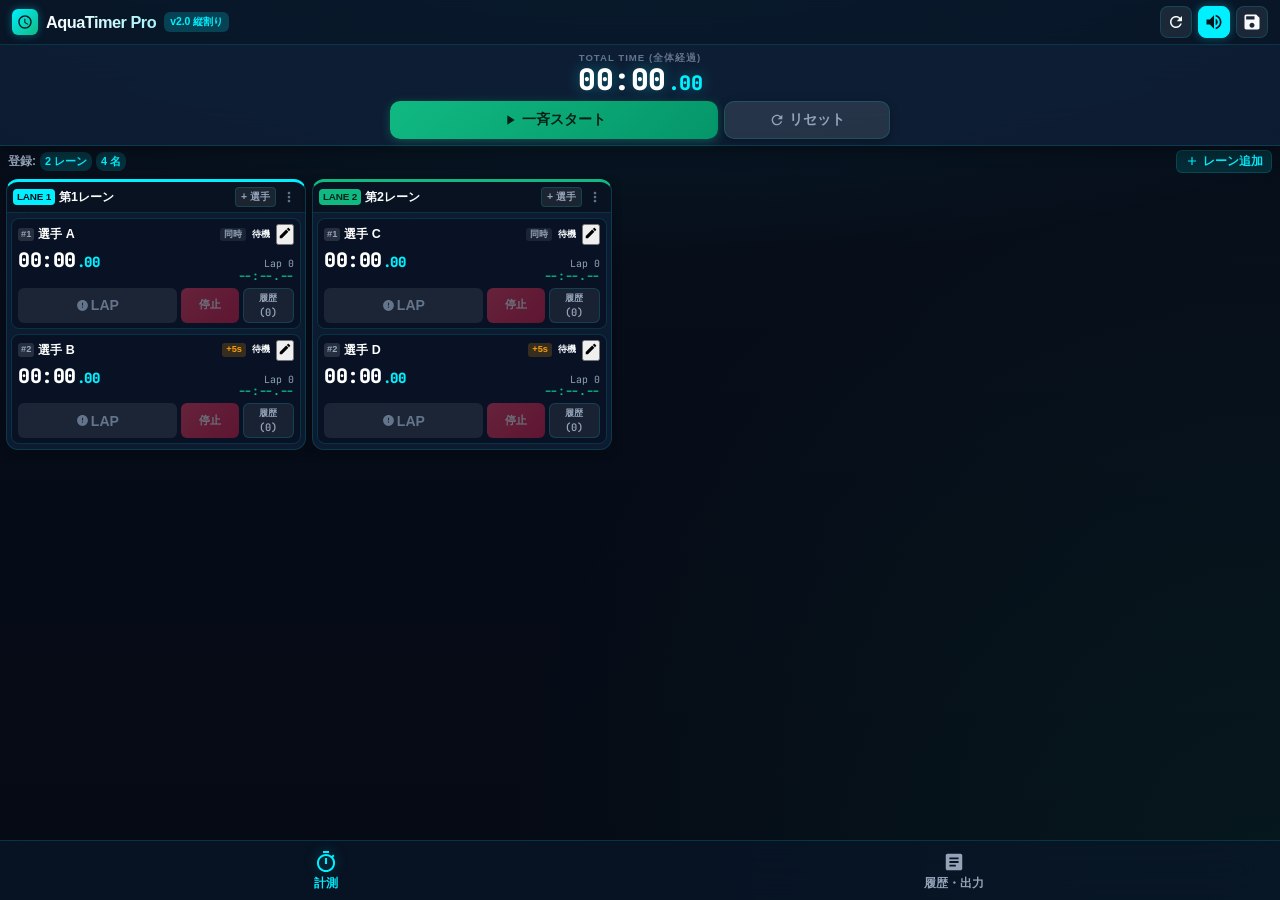
==== commit e66f3a4f: "Add files via upload" ====
--- a/index.html
+++ b/index.html
@@ -21,9 +21,9 @@
   <link href="https://fonts.googleapis.com/css2?family=JetBrains+Mono:wght@400;600;700;800&family=Outfit:wght@400;600;700;800&display=swap" rel="stylesheet">
 
   <!-- スタイルシート (キャッシュバスター付与) -->
-  <link rel="stylesheet" href="css/style.css?v=2.4">
-  <link rel="stylesheet" href="css/timer.css?v=2.4">
-  <link rel="stylesheet" href="css/history.css?v=2.4">
+  <link rel="stylesheet" href="css/style.css?v=2.5">
+  <link rel="stylesheet" href="css/timer.css?v=2.5">
+  <link rel="stylesheet" href="css/history.css?v=2.5">
 </head>
 <body>
   <div id="app-container">
@@ -324,6 +324,6 @@
   </div>
 
   <!-- メインスクリプト -->
-  <script type="module" src="js/app.js?v=2.4"></script>
+  <script type="module" src="js/app.js?v=2.5"></script>
 </body>
 </html>
--- a/css/style.css
+++ b/css/style.css
@@ -91,12 +91,12 @@
   position: relative;
 }
 
-/* アプリヘッダー */
+/* アプリヘッダー (スリム化) */
 .app-header {
   display: flex;
   align-items: center;
   justify-content: space-between;
-  padding: 10px 16px;
+  padding: 6px 12px;
   background: var(--bg-glass);
   backdrop-filter: blur(16px);
   -webkit-backdrop-filter: blur(16px);
@@ -107,28 +107,28 @@
 .brand-wrapper {
   display: flex;
   align-items: center;
-  gap: 10px;
+  gap: 8px;
 }
 
 .brand-icon {
-  width: 32px;
-  height: 32px;
-  border-radius: 8px;
+  width: 26px;
+  height: 26px;
+  border-radius: 6px;
   background: linear-gradient(135deg, var(--accent-cyan), var(--accent-green));
   display: flex;
   align-items: center;
   justify-content: center;
-  box-shadow: 0 0 12px var(--accent-cyan-glow);
+  box-shadow: 0 0 8px var(--accent-cyan-glow);
 }
 
 .brand-icon svg {
-  width: 20px;
-  height: 20px;
+  width: 16px;
+  height: 16px;
   fill: #05131e;
 }
 
 .brand-title {
-  font-size: 1.15rem;
+  font-size: 1.02rem;
   font-weight: 800;
   letter-spacing: -0.5px;
   background: linear-gradient(90deg, #ffffff, #a5f3fc);
@@ -139,16 +139,16 @@
 .header-actions {
   display: flex;
   align-items: center;
-  gap: 8px;
+  gap: 6px;
 }
 
 .icon-btn {
   background: rgba(255, 255, 255, 0.08);
   border: 1px solid var(--border-subtle);
   color: var(--text-primary);
-  width: 38px;
-  height: 38px;
-  border-radius: 10px;
+  width: 32px;
+  height: 32px;
+  border-radius: 8px;
   display: flex;
   align-items: center;
   justify-content: center;
--- a/css/timer.css
+++ b/css/timer.css
@@ -1,53 +1,53 @@
 /* ===================================================
-   AquaTimer Pro - タイマー計測画面（縦割りマルチカラム）
+   AquaTimer Pro - タイマー計測画面（スマホ2レーン同時表示最適化）
    =================================================== */
 
-/* メインタイマー固定コントロール領域 */
+/* メインタイマー固定コントロール領域 (省スペース化) */
 .timer-header-panel {
   background: var(--bg-card);
   backdrop-filter: blur(20px);
   -webkit-backdrop-filter: blur(20px);
   border-bottom: 1px solid var(--border-subtle);
-  padding: 10px 14px 8px;
-  display: flex;
-  flex-direction: column;
-  align-items: center;
-  gap: 8px;
+  padding: 6px 10px 6px;
+  display: flex;
+  flex-direction: column;
+  align-items: center;
+  gap: 6px;
   position: sticky;
   top: 0;
   z-index: 40;
-  box-shadow: 0 6px 24px rgba(0, 0, 0, 0.4);
+  box-shadow: 0 4px 16px rgba(0, 0, 0, 0.4);
 }
 
 .main-clock-wrapper {
   display: flex;
   flex-direction: column;
   align-items: center;
-  gap: 1px;
+  gap: 0;
 }
 
 .clock-label {
-  font-size: 0.68rem;
-  font-weight: 700;
-  letter-spacing: 1.5px;
+  font-size: 0.6rem;
+  font-weight: 700;
+  letter-spacing: 1px;
   color: var(--text-muted);
   text-transform: uppercase;
 }
 
 .main-digital-clock {
   font-family: var(--font-mono);
-  font-size: 2.3rem;
+  font-size: 1.85rem;
   font-weight: 800;
   letter-spacing: -0.5px;
   line-height: 1;
   color: #ffffff;
-  text-shadow: 0 0 16px var(--accent-cyan-glow);
+  text-shadow: 0 0 14px var(--accent-cyan-glow);
   display: flex;
   align-items: baseline;
 }
 
 .main-digital-clock .centis {
-  font-size: 1.5rem;
+  font-size: 1.25rem;
   color: var(--accent-cyan);
   margin-left: 2px;
 }
@@ -57,156 +57,159 @@
   display: flex;
   align-items: center;
   justify-content: center;
-  gap: 8px;
+  gap: 6px;
   width: 100%;
-  max-width: 540px;
+  max-width: 500px;
 }
 
 .main-btn {
   flex: 1;
-  height: 44px;
-  font-size: 0.95rem;
-  font-weight: 700;
-  border-radius: 12px;
+  height: 38px;
+  font-size: 0.88rem;
+  font-weight: 700;
+  border-radius: 10px;
   border: none;
   cursor: pointer;
   display: flex;
   align-items: center;
   justify-content: center;
-  gap: 6px;
+  gap: 4px;
   transition: var(--transition-fast);
-  box-shadow: 0 3px 10px rgba(0, 0, 0, 0.3);
+  box-shadow: 0 2px 8px rgba(0, 0, 0, 0.3);
 }
 
 .main-btn svg {
-  width: 18px;
-  height: 18px;
+  width: 16px;
+  height: 16px;
 }
 
 .main-btn-start {
   background: linear-gradient(135deg, #10b981, #059669);
   color: #022015;
-  box-shadow: 0 4px 14px var(--accent-green-glow);
+  box-shadow: 0 2px 10px var(--accent-green-glow);
 }
 
 .main-btn-stop {
   background: linear-gradient(135deg, #f43f5e, #be123c);
   color: #ffffff;
-  box-shadow: 0 4px 14px var(--accent-rose-glow);
+  box-shadow: 0 2px 10px var(--accent-rose-glow);
 }
 
 .main-btn-lap-all {
   background: linear-gradient(135deg, #0ea5e9, #0284c7);
   color: #ffffff;
-  box-shadow: 0 4px 12px var(--accent-cyan-glow);
+  box-shadow: 0 2px 8px var(--accent-cyan-glow);
 }
 
 .main-btn-reset {
   background: rgba(255, 255, 255, 0.1);
   border: 1px solid var(--border-subtle);
   color: var(--text-secondary);
-  flex: 0.55;
-}
-
-/* レーン全体ヘッダー */
+  flex: 0.5;
+}
+
+/* レーン全体ツールバー */
 .lanes-top-toolbar {
   display: flex;
   align-items: center;
   justify-content: space-between;
-  padding: 8px 14px 4px;
+  padding: 4px 8px 2px;
 }
 
 .lanes-summary-text {
-  font-size: 0.85rem;
+  font-size: 0.75rem;
   font-weight: 700;
   color: var(--text-secondary);
   display: flex;
   align-items: center;
-  gap: 6px;
+  gap: 4px;
 }
 
 .lanes-summary-badge {
   background: rgba(0, 240, 255, 0.15);
   color: var(--accent-cyan);
-  padding: 1px 7px;
-  border-radius: 10px;
-  font-size: 0.72rem;
+  padding: 1px 5px;
+  border-radius: 8px;
+  font-size: 0.68rem;
   font-weight: 800;
 }
 
 .toolbar-actions {
   display: flex;
-  gap: 8px;
+  gap: 6px;
 }
 
 .action-btn-sm {
   background: rgba(0, 240, 255, 0.12);
   border: 1px solid var(--border-subtle);
   color: var(--accent-cyan);
-  padding: 5px 12px;
-  border-radius: 8px;
-  font-size: 0.78rem;
-  font-weight: 700;
-  display: flex;
-  align-items: center;
-  gap: 5px;
+  padding: 3px 8px;
+  border-radius: 6px;
+  font-size: 0.72rem;
+  font-weight: 700;
+  display: flex;
+  align-items: center;
+  gap: 4px;
   cursor: pointer;
   transition: var(--transition-fast);
 }
 
 .action-btn-sm:hover {
   background: rgba(0, 240, 255, 0.22);
-  border-color: var(--accent-cyan);
 }
 
 /* ===================================================
    縦割り（マルチカラム）レイアウトコンテナ
+   スマホ1画面に左右2レーンが収まる高密度設計
    =================================================== */
 .lanes-columns-container {
   display: flex;
-  gap: 12px;
-  padding: 6px 12px 85px;
+  gap: 6px;
+  padding: 4px 6px 85px;
   overflow-x: auto;
   -webkit-overflow-scrolling: touch;
   align-items: flex-start;
-  min-height: calc(100vh - 210px);
-}
-
-/* レーン縦割りカラム */
+  min-height: calc(100vh - 180px);
+}
+
+/* レーン縦割りカラム (スマホ幅で左右2列収まり) */
 .lane-column {
-  flex: 1 0 310px;
-  max-width: 480px;
+  flex: 1 1 calc(50% - 3px);
+  min-width: 155px;
+  max-width: calc(50% - 3px);
   background: var(--bg-card);
   border: 1px solid var(--border-subtle);
-  border-radius: 16px;
+  border-radius: 12px;
   overflow: hidden;
   display: flex;
   flex-direction: column;
-  box-shadow: 0 4px 16px rgba(0, 0, 0, 0.35);
+  box-shadow: 0 2px 10px rgba(0, 0, 0, 0.35);
   backdrop-filter: blur(14px);
   -webkit-backdrop-filter: blur(14px);
-  border-top: 4px solid var(--lane-color, var(--accent-cyan));
-}
-
-/* 2レーン表示時のモバイル最適化（横幅に応じて2列収まり） */
+  border-top: 3px solid var(--lane-color, var(--accent-cyan));
+}
+
+/* タブレット・PC向けレスポンシブ拡張 */
 @media (min-width: 680px) {
   .lane-column {
-    flex: 1 1 calc(50% - 12px);
+    flex: 1 1 calc(33.333% - 6px);
+    max-width: 320px;
   }
 }
 
 @media (min-width: 1040px) {
   .lane-column {
-    flex: 1 1 calc(33.333% - 12px);
+    flex: 1 1 calc(25% - 6px);
+    max-width: 300px;
   }
 }
 
-/* レーン縦割りヘッダー */
+/* レーン縦割りヘッダー (コンパクト化) */
 .lane-col-header {
   display: flex;
   align-items: center;
   justify-content: space-between;
-  padding: 8px 12px;
+  padding: 5px 6px;
   background: rgba(0, 0, 0, 0.35);
   border-bottom: 1px solid var(--border-subtle);
 }
@@ -214,48 +217,55 @@
 .lane-col-header-left {
   display: flex;
   align-items: center;
-  gap: 8px;
+  gap: 4px;
+  min-width: 0;
 }
 
 .lane-badge-tag {
-  font-size: 0.72rem;
+  font-size: 0.62rem;
   font-weight: 800;
-  padding: 2px 7px;
-  border-radius: 6px;
+  padding: 1px 4px;
+  border-radius: 4px;
   background: var(--lane-color, #00f0ff);
   color: #000;
   letter-spacing: -0.2px;
+  flex-shrink: 0;
 }
 
 .lane-col-title {
-  font-size: 0.95rem;
+  font-size: 0.78rem;
   font-weight: 700;
   color: var(--text-primary);
+  white-space: nowrap;
+  overflow: hidden;
+  text-overflow: ellipsis;
 }
 
 .lane-swimmers-count {
-  font-size: 0.72rem;
+  font-size: 0.62rem;
   color: var(--text-muted);
+  display: none; /* スマホ幅では省スペースのため非表示 */
 }
 
 .lane-col-header-actions {
   display: flex;
   align-items: center;
-  gap: 6px;
+  gap: 3px;
+  flex-shrink: 0;
 }
 
 .btn-add-swimmer-sm {
   background: rgba(255, 255, 255, 0.08);
   border: 1px solid var(--border-subtle);
   color: var(--text-secondary);
-  font-size: 0.72rem;
-  font-weight: 700;
-  padding: 3px 8px;
-  border-radius: 6px;
-  cursor: pointer;
-  display: flex;
-  align-items: center;
-  gap: 3px;
+  font-size: 0.65rem;
+  font-weight: 700;
+  padding: 2px 5px;
+  border-radius: 4px;
+  cursor: pointer;
+  display: flex;
+  align-items: center;
+  gap: 2px;
 }
 
 .btn-add-swimmer-sm:hover {
@@ -268,141 +278,157 @@
   border: none;
   color: var(--text-muted);
   cursor: pointer;
-  padding: 2px 4px;
+  padding: 2px;
+  display: flex;
+  align-items: center;
 }
 
 /* スイマーリストコンテナ */
 .swimmers-list {
   display: flex;
   flex-direction: column;
-  gap: 8px;
-  padding: 8px;
+  gap: 5px;
+  padding: 5px 4px;
 }
 
 /* ===================================================
-   スイマーカード (1画面で複数人同時に押せる高効率UI)
+   スイマーカード (スマホ2列並び対応・高密度＆高操作性)
    =================================================== */
 .swimmer-card {
-  background: rgba(8, 18, 36, 0.85);
+  background: rgba(8, 18, 36, 0.9);
   border: 1px solid var(--border-subtle);
-  border-radius: 12px;
-  padding: 8px 10px;
-  display: flex;
-  flex-direction: column;
-  gap: 6px;
+  border-radius: 8px;
+  padding: 5px 6px;
+  display: flex;
+  flex-direction: column;
+  gap: 4px;
   transition: var(--transition-fast);
   position: relative;
 }
 
 .swimmer-card.state-running {
-  border-color: rgba(0, 240, 255, 0.5);
-  box-shadow: 0 0 12px rgba(0, 240, 255, 0.1);
+  border-color: rgba(0, 240, 255, 0.55);
+  box-shadow: 0 0 8px rgba(0, 240, 255, 0.12);
 }
 
 .swimmer-card.state-standby {
-  border-color: rgba(245, 158, 11, 0.5);
+  border-color: rgba(245, 158, 11, 0.55);
   animation: pulseStandby 1.5s infinite alternate;
 }
 
 .swimmer-card.state-stopped {
   opacity: 0.8;
-  border-color: rgba(244, 63, 94, 0.3);
+  border-color: rgba(244, 63, 94, 0.35);
 }
 
 .swimmer-card.flash-start {
   animation: flashGreen 0.6s ease-out;
 }
 
-/* スイマー上段情報 */
+@keyframes pulseStandby {
+  from { box-shadow: 0 0 4px rgba(245, 158, 11, 0.2); }
+  to { box-shadow: 0 0 12px rgba(245, 158, 11, 0.5); }
+}
+
+@keyframes flashGreen {
+  0% { background-color: rgba(16, 185, 129, 0.4); }
+  100% { background-color: rgba(8, 18, 36, 0.9); }
+}
+
+/* スイマー上段情報 (コンパクト) */
 .swimmer-header-row {
   display: flex;
   align-items: center;
   justify-content: space-between;
+  gap: 3px;
 }
 
 .swimmer-name-wrap {
   display: flex;
   align-items: center;
-  gap: 6px;
+  gap: 4px;
   min-width: 0;
 }
 
 .swimmer-order-badge {
-  font-size: 0.68rem;
+  font-size: 0.58rem;
   font-weight: 800;
-  background: rgba(255, 255, 255, 0.1);
+  background: rgba(255, 255, 255, 0.12);
   color: var(--text-secondary);
-  padding: 1px 5px;
-  border-radius: 4px;
+  padding: 0 3px;
+  border-radius: 3px;
+  flex-shrink: 0;
 }
 
 .swimmer-name {
-  font-size: 0.92rem;
+  font-size: 0.78rem;
   font-weight: 700;
   color: #fff;
   white-space: nowrap;
   overflow: hidden;
   text-overflow: ellipsis;
+  max-width: 75px;
 }
 
 .swimmer-meta-wrap {
   display: flex;
   align-items: center;
-  gap: 6px;
+  gap: 3px;
   flex-shrink: 0;
 }
 
 .swimmer-offset-tag {
-  font-size: 0.68rem;
-  font-weight: 700;
-  padding: 1px 6px;
-  border-radius: 4px;
+  font-size: 0.58rem;
+  font-weight: 700;
+  padding: 0 4px;
+  border-radius: 3px;
   background: rgba(255, 255, 255, 0.08);
   color: var(--text-secondary);
   cursor: pointer;
 }
 
 .swimmer-offset-tag.has-offset {
-  background: rgba(245, 158, 11, 0.18);
+  background: rgba(245, 158, 11, 0.2);
   color: var(--accent-amber);
 }
 
 .swimmer-status-tag {
-  font-size: 0.68rem;
-  font-weight: 700;
-  padding: 1px 5px;
-  border-radius: 4px;
+  font-size: 0.58rem;
+  font-weight: 700;
+  padding: 0 3px;
+  border-radius: 3px;
   text-transform: uppercase;
 }
 
-/* スイマー中段: タイマー ＆ 最新LAP情報 */
+/* スイマー中段: タイマー ＆ 最新LAP */
 .swimmer-timer-row {
   display: flex;
-  align-items: center;
+  align-items: baseline;
   justify-content: space-between;
-  gap: 6px;
+  gap: 4px;
+  padding: 1px 0;
 }
 
 .swimmer-digital-clock {
   font-family: var(--font-mono);
-  font-size: 1.55rem;
+  font-size: 1.25rem;
   font-weight: 800;
   letter-spacing: -0.5px;
   color: #ffffff;
-  line-height: 1.1;
+  line-height: 1;
   display: flex;
   align-items: baseline;
 }
 
 .swimmer-digital-clock.standby {
   color: var(--accent-amber);
-  font-size: 1.35rem;
+  font-size: 1.08rem;
 }
 
 .swimmer-digital-clock .centis {
-  font-size: 1.05rem;
+  font-size: 0.88rem;
   color: var(--accent-cyan);
-  margin-left: 2px;
+  margin-left: 1px;
 }
 
 .swimmer-digital-clock.standby .centis {
@@ -414,42 +440,48 @@
   flex-direction: column;
   align-items: flex-end;
   font-family: var(--font-mono);
-  font-size: 0.72rem;
+  font-size: 0.62rem;
   color: var(--text-secondary);
+  line-height: 1.1;
 }
 
 .swimmer-latest-lap-box strong {
   color: var(--accent-green);
-  font-size: 0.82rem;
-}
-
-/* スイマー下段: 高速アクションボタン列 */
+  font-size: 0.72rem;
+}
+
+/* スイマー下段: 高速アクションボタン列 (押しやすさを最優先) */
 .swimmer-actions-row {
   display: flex;
-  gap: 6px;
+  gap: 4px;
   align-items: stretch;
 }
 
 .swimmer-btn-lap {
   flex: 3;
-  height: 42px;
+  height: 35px;
   background: linear-gradient(135deg, #10b981, #059669);
   color: #022015;
-  font-size: 0.98rem;
+  font-size: 0.88rem;
   font-weight: 800;
-  border-radius: 10px;
+  border-radius: 6px;
   border: none;
   display: flex;
   align-items: center;
   justify-content: center;
-  gap: 4px;
+  gap: 2px;
   cursor: pointer;
   transition: var(--transition-fast);
-  box-shadow: 0 2px 8px var(--accent-green-glow);
+  box-shadow: 0 1px 6px var(--accent-green-glow);
+}
+
+.swimmer-btn-lap svg {
+  width: 13px;
+  height: 13px;
 }
 
 .swimmer-btn-lap:active {
-  transform: scale(0.96);
+  transform: scale(0.95);
 }
 
 .swimmer-btn-lap:disabled {
@@ -460,45 +492,46 @@
 }
 
 .swimmer-btn-stop {
-  flex: 1.2;
-  height: 42px;
+  flex: 1.1;
+  height: 35px;
   background: linear-gradient(135deg, #f43f5e, #e11d48);
   color: #ffffff;
-  font-size: 0.78rem;
-  font-weight: 700;
-  border-radius: 10px;
+  font-size: 0.68rem;
+  font-weight: 700;
+  border-radius: 6px;
   border: none;
   cursor: pointer;
   transition: var(--transition-fast);
 }
 
 .swimmer-btn-resume {
-  flex: 1.2;
-  height: 42px;
+  flex: 1.1;
+  height: 35px;
   background: linear-gradient(135deg, #0ea5e9, #0284c7);
   color: #ffffff;
-  font-size: 0.78rem;
-  font-weight: 700;
-  border-radius: 10px;
+  font-size: 0.68rem;
+  font-weight: 700;
+  border-radius: 6px;
   border: none;
   cursor: pointer;
 }
 
 .swimmer-btn-accordion {
-  flex: 0.9;
-  height: 42px;
+  flex: 0.85;
+  height: 35px;
   background: rgba(255, 255, 255, 0.07);
   border: 1px solid var(--border-subtle);
   color: var(--text-secondary);
-  font-size: 0.7rem;
+  font-size: 0.58rem;
   font-weight: 600;
-  border-radius: 10px;
+  border-radius: 6px;
   cursor: pointer;
   display: flex;
   flex-direction: column;
   align-items: center;
   justify-content: center;
-  gap: 1px;
+  gap: 0;
+  padding: 0 2px;
 }
 
 .swimmer-btn-accordion.open {
@@ -507,16 +540,62 @@
   border-color: var(--accent-cyan);
 }
 
-/* スイマー内ラップ一覧アコーディオン */
+/* スイマー内ラップ一覧アコーディオン (超コンパクト) */
 .swimmer-laps-accordion {
   display: none;
   flex-direction: column;
-  gap: 4px;
+  gap: 2px;
   border-top: 1px solid rgba(255, 255, 255, 0.08);
-  padding-top: 6px;
-  margin-top: 4px;
+  padding-top: 4px;
+  margin-top: 2px;
 }
 
 .swimmer-laps-accordion.show {
   display: flex;
 }
+
+.laps-table {
+  width: 100%;
+  border-collapse: collapse;
+  font-size: 0.62rem;
+  font-family: var(--font-mono);
+}
+
+.laps-table th {
+  font-family: var(--font-sans);
+  color: var(--text-muted);
+  font-size: 0.55rem;
+  font-weight: 600;
+  text-align: right;
+  padding: 2px 3px;
+  border-bottom: 1px solid rgba(255, 255, 255, 0.08);
+}
+
+.laps-table th:first-child {
+  text-align: left;
+}
+
+.laps-table td {
+  padding: 2px 3px;
+  text-align: right;
+  border-bottom: 1px solid rgba(255, 255, 255, 0.04);
+}
+
+.laps-table td:first-child {
+  text-align: left;
+  font-weight: 700;
+  color: var(--accent-cyan);
+}
+
+.laps-table tr.best-lap td {
+  background: rgba(16, 185, 129, 0.12);
+  color: var(--accent-green);
+  font-weight: 700;
+}
+
+.empty-laps-msg {
+  text-align: center;
+  font-size: 0.65rem;
+  color: var(--text-muted);
+  padding: 4px 0;
+}
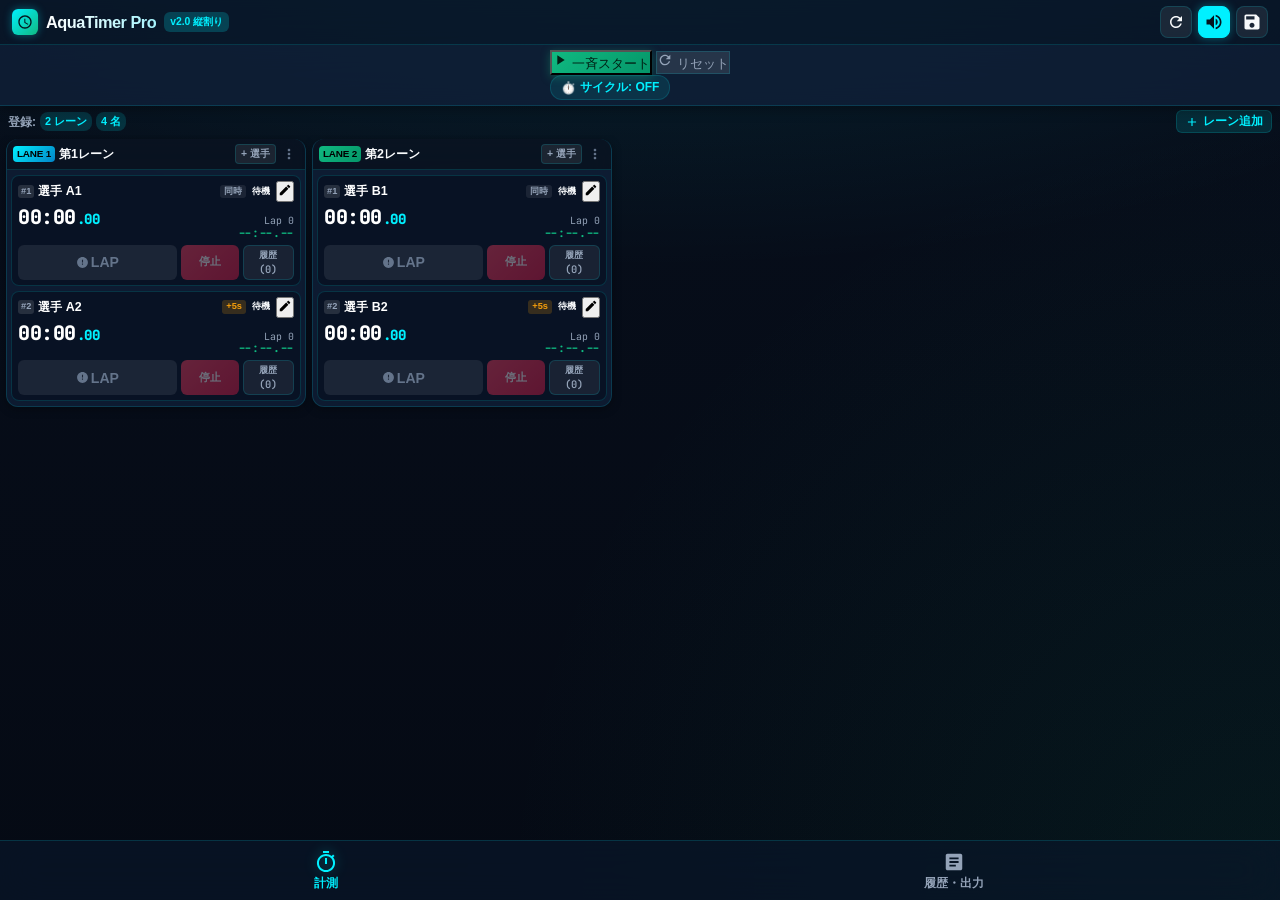
==== commit 344cbc51: "Add files via upload" ====
--- a/index.html
+++ b/index.html
@@ -21,9 +21,9 @@
   <link href="https://fonts.googleapis.com/css2?family=JetBrains+Mono:wght@400;600;700;800&family=Outfit:wght@400;600;700;800&display=swap" rel="stylesheet">
 
   <!-- スタイルシート (キャッシュバスター付与) -->
-  <link rel="stylesheet" href="css/style.css?v=2.5">
-  <link rel="stylesheet" href="css/timer.css?v=2.5">
-  <link rel="stylesheet" href="css/history.css?v=2.5">
+  <link rel="stylesheet" href="css/style.css?v=3.0">
+  <link rel="stylesheet" href="css/timer.css?v=3.0">
+  <link rel="stylesheet" href="css/history.css?v=3.0">
 </head>
 <body>
   <div id="app-container">
@@ -73,15 +73,8 @@
       <!-- ================= 画面1: メイン計測画面 (縦割りレイアウト) ================= -->
       <section id="view-timer" class="view-section active">
         
-        <!-- 上部固定 メインタイマー & コントロール -->
+        <!-- 上部固定 一括コントロール ＆ サイクル設定 (スリム化) -->
         <div class="timer-header-panel">
-          <div class="main-clock-wrapper">
-            <span class="clock-label">TOTAL TIME (全体経過)</span>
-            <div id="main-timer-display" class="main-digital-clock">
-              <span id="main-time-text">00:00</span><span class="centis" id="main-time-centis">.00</span>
-            </div>
-          </div>
-
           <!-- 一括操作ボタングループ -->
           <div class="main-controls-row">
             <!-- スタート / ストップ トグルボタン -->
@@ -101,12 +94,25 @@
             </button>
 
             <!-- リセットボタン -->
-            <button id="btn-main-reset" class="main-btn main-btn-reset" aria-label="リセット">
+            <button id="btn-main-reset" class="main-btn main-btn-reset" aria-label="全リセット">
               <svg viewBox="0 0 24 24" fill="currentColor">
                 <path d="M17.65 6.35C16.2 4.9 14.21 4 12 4c-4.42 0-7.99 3.58-7.99 8s3.57 8 7.99 8c3.73 0 6.84-2.55 7.73-6h-2.08c-.82 2.33-3.04 4-5.65 4-3.31 0-6-2.69-6-6s2.69-6 6-6c1.66 0 3.14.69 4.22 1.78L13 11h7V4l-2.35 2.35z"/>
               </svg>
               <span>リセット</span>
             </button>
+
+            <!-- サイクル設定ボタン (コンパクト配置) -->
+            <button id="btn-open-cycle-modal" class="cycle-pill-btn" title="サイクルタイム設定">
+              <span class="cycle-icon">⏱️</span>
+              <span id="cycle-label-text">サイクル: OFF</span>
+            </button>
+          </div>
+
+          <!-- サイクル進行中バー -->
+          <div id="cycle-progress-wrap" class="cycle-progress-wrap" style="display:none;">
+            <span id="cycle-round-badge" class="cycle-round-badge">1本目</span>
+            <span id="cycle-remain-text" class="cycle-remain-text">次まで --:--</span>
+            <button id="btn-next-cycle" class="btn-next-cycle" title="今すぐ次サイクルへリセットスタート">次本 ⏩</button>
           </div>
         </div>
 
@@ -175,6 +181,60 @@
     <!-- トースト通知コンテナ -->
     <div id="toast-container" class="toast-container"></div>
 
+    <!-- ================= モーダル0: サイクルタイム設定 ================= -->
+    <div id="modal-cycle-settings" class="modal-backdrop">
+      <div class="modal-dialog">
+        <div class="modal-header">
+          <h3 class="modal-title">⏱️ サイクルタイム (インターバル) 設定</h3>
+          <button class="modal-close" data-close="modal-cycle-settings">&times;</button>
+        </div>
+        <div class="modal-body">
+          <p style="font-size:0.82rem; color:var(--text-secondary);">
+            サイクルタイムを設定すると、指定時間ごとにタイマーが自動リセットして次の本数がスタートします。<br>
+            <strong style="color:var(--accent-green);">※ 計測したラップ・スプリット記録は消えずにそのまま保持されます。</strong>
+          </p>
+
+          <div style="display:flex; flex-direction:column; gap:6px;">
+            <label style="font-size:0.85rem; font-weight:700; color:var(--text-secondary);">プリセットから選択</label>
+            <div style="display:grid; grid-template-columns: repeat(4, 1fr); gap:6px;">
+              <button type="button" class="btn btn-secondary cycle-preset-btn" data-seconds="0" style="padding:6px; font-size:0.8rem;">OFF</button>
+              <button type="button" class="btn btn-secondary cycle-preset-btn" data-seconds="30" style="padding:6px; font-size:0.8rem;">30秒</button>
+              <button type="button" class="btn btn-secondary cycle-preset-btn" data-seconds="40" style="padding:6px; font-size:0.8rem;">40秒</button>
+              <button type="button" class="btn btn-secondary cycle-preset-btn" data-seconds="45" style="padding:6px; font-size:0.8rem;">45秒</button>
+              <button type="button" class="btn btn-secondary cycle-preset-btn" data-seconds="50" style="padding:6px; font-size:0.8rem;">50秒</button>
+              <button type="button" class="btn btn-secondary cycle-preset-btn" data-seconds="55" style="padding:6px; font-size:0.8rem;">55秒</button>
+              <button type="button" class="btn btn-secondary cycle-preset-btn" data-seconds="60" style="padding:6px; font-size:0.8rem;">1分00秒</button>
+              <button type="button" class="btn btn-secondary cycle-preset-btn" data-seconds="65" style="padding:6px; font-size:0.8rem;">1分05秒</button>
+              <button type="button" class="btn btn-secondary cycle-preset-btn" data-seconds="70" style="padding:6px; font-size:0.8rem;">1分10秒</button>
+              <button type="button" class="btn btn-secondary cycle-preset-btn" data-seconds="75" style="padding:6px; font-size:0.8rem;">1分15秒</button>
+              <button type="button" class="btn btn-secondary cycle-preset-btn" data-seconds="80" style="padding:6px; font-size:0.8rem;">1分20秒</button>
+              <button type="button" class="btn btn-secondary cycle-preset-btn" data-seconds="90" style="padding:6px; font-size:0.8rem;">1分30秒</button>
+              <button type="button" class="btn btn-secondary cycle-preset-btn" data-seconds="105" style="padding:6px; font-size:0.8rem;">1分45秒</button>
+              <button type="button" class="btn btn-secondary cycle-preset-btn" data-seconds="120" style="padding:6px; font-size:0.8rem;">2分00秒</button>
+              <button type="button" class="btn btn-secondary cycle-preset-btn" data-seconds="150" style="padding:6px; font-size:0.8rem;">2分30秒</button>
+              <button type="button" class="btn btn-secondary cycle-preset-btn" data-seconds="180" style="padding:6px; font-size:0.8rem;">3分00秒</button>
+            </div>
+          </div>
+
+          <div style="display:flex; flex-direction:column; gap:6px; margin-top:4px;">
+            <label style="font-size:0.85rem; font-weight:700; color:var(--text-secondary);">カスタム時間指定 (分 / 秒)</label>
+            <div style="display:flex; gap:8px; align-items:center;">
+              <input type="number" id="input-cycle-min" min="0" max="59" placeholder="0" 
+                style="flex:1; padding:8px 10px; background:rgba(0,0,0,0.3); border:1px solid var(--border-subtle); border-radius:8px; color:#fff; font-size:1.1rem; font-family:var(--font-mono); text-align:center;">
+              <span style="font-weight:700; color:var(--text-secondary);">分</span>
+              <input type="number" id="input-cycle-sec" min="0" max="59" placeholder="0" 
+                style="flex:1; padding:8px 10px; background:rgba(0,0,0,0.3); border:1px solid var(--border-subtle); border-radius:8px; color:#fff; font-size:1.1rem; font-family:var(--font-mono); text-align:center;">
+              <span style="font-weight:700; color:var(--text-secondary);">秒</span>
+            </div>
+          </div>
+        </div>
+        <div class="modal-footer">
+          <button class="btn btn-secondary" data-close="modal-cycle-settings">キャンセル</button>
+          <button id="btn-save-cycle" class="btn btn-primary">サイクルを設定</button>
+        </div>
+      </div>
+    </div>
+
     <!-- ================= モーダル1: スイマー（選手）追加/編集 ================= -->
     <div id="modal-swimmer-edit" class="modal-backdrop">
       <div class="modal-dialog">
@@ -324,6 +384,6 @@
   </div>
 
   <!-- メインスクリプト -->
-  <script type="module" src="js/app.js?v=2.5"></script>
+  <script type="module" src="js/app.js?v=3.0"></script>
 </body>
 </html>
--- a/css/timer.css
+++ b/css/timer.css
@@ -1,59 +1,92 @@
-/* ===================================================
-   AquaTimer Pro - タイマー計測画面（スマホ2レーン同時表示最適化）
-   =================================================== */
-
-/* メインタイマー固定コントロール領域 (省スペース化) */
+/* 一括コントロール固定バー (超スリム化) */
 .timer-header-panel {
   background: var(--bg-card);
   backdrop-filter: blur(20px);
   -webkit-backdrop-filter: blur(20px);
   border-bottom: 1px solid var(--border-subtle);
-  padding: 6px 10px 6px;
+  padding: 5px 8px;
   display: flex;
   flex-direction: column;
   align-items: center;
-  gap: 6px;
+  gap: 4px;
   position: sticky;
   top: 0;
   z-index: 40;
-  box-shadow: 0 4px 16px rgba(0, 0, 0, 0.4);
-}
-
-.main-clock-wrapper {
-  display: flex;
-  flex-direction: column;
-  align-items: center;
-  gap: 0;
-}
-
-.clock-label {
-  font-size: 0.6rem;
-  font-weight: 700;
-  letter-spacing: 1px;
-  color: var(--text-muted);
-  text-transform: uppercase;
-}
-
-.main-digital-clock {
+  box-shadow: 0 2px 12px rgba(0, 0, 0, 0.4);
+}
+
+/* サイクル情報 ＆ 操作バー */
+.cycle-status-bar {
+  display: flex;
+  align-items: center;
+  justify-content: center;
+  gap: 6px;
+  width: 100%;
+  max-width: 500px;
+}
+
+.cycle-pill-btn {
+  background: rgba(0, 240, 255, 0.1);
+  border: 1px solid var(--border-subtle);
+  color: var(--accent-cyan);
+  padding: 3px 10px;
+  border-radius: 12px;
+  font-size: 0.75rem;
+  font-weight: 700;
+  cursor: pointer;
+  display: flex;
+  align-items: center;
+  gap: 4px;
+  transition: var(--transition-fast);
+}
+
+.cycle-pill-btn:hover {
+  background: rgba(0, 240, 255, 0.2);
+  border-color: var(--accent-cyan);
+}
+
+.cycle-progress-wrap {
+  display: flex;
+  align-items: center;
+  gap: 5px;
+  background: rgba(0, 0, 0, 0.3);
+  padding: 2px 6px;
+  border-radius: 10px;
+  border: 1px solid rgba(255, 255, 255, 0.08);
+}
+
+.cycle-round-badge {
+  font-size: 0.68rem;
+  font-weight: 800;
+  background: var(--accent-amber);
+  color: #000;
+  padding: 1px 5px;
+  border-radius: 4px;
+}
+
+.cycle-remain-text {
   font-family: var(--font-mono);
-  font-size: 1.85rem;
-  font-weight: 800;
-  letter-spacing: -0.5px;
-  line-height: 1;
-  color: #ffffff;
-  text-shadow: 0 0 14px var(--accent-cyan-glow);
-  display: flex;
-  align-items: baseline;
-}
-
-.main-digital-clock .centis {
-  font-size: 1.25rem;
-  color: var(--accent-cyan);
-  margin-left: 2px;
-}
-
-/* メイン一括コントロールボタン群 */
-.main-controls-row {
+  font-size: 0.75rem;
+  font-weight: 700;
+  color: #a5f3fc;
+}
+
+.btn-next-cycle {
+  background: rgba(255, 255, 255, 0.1);
+  border: 1px solid var(--border-subtle);
+  color: var(--text-primary);
+  font-size: 0.65rem;
+  font-weight: 700;
+  padding: 2px 6px;
+  border-radius: 4px;
+  cursor: pointer;
+  transition: var(--transition-fast);
+}
+
+.btn-next-cycle:hover {
+  background: var(--accent-cyan);
+  color: #000;
+}
   display: flex;
   align-items: center;
   justify-content: center;
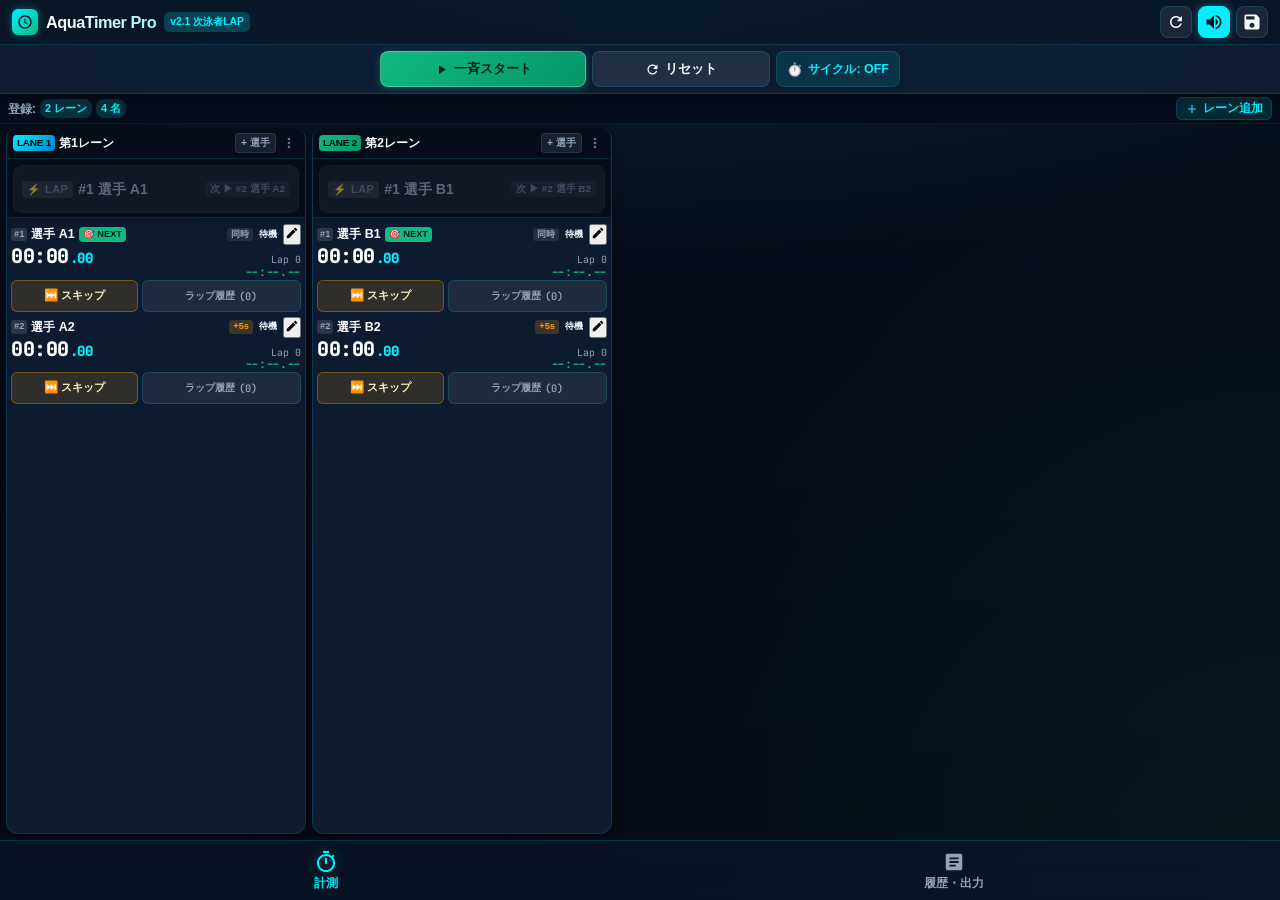
==== commit 5e422eab: "Add files via upload" ====
--- a/index.html
+++ b/index.html
@@ -21,9 +21,9 @@
   <link href="https://fonts.googleapis.com/css2?family=JetBrains+Mono:wght@400;600;700;800&family=Outfit:wght@400;600;700;800&display=swap" rel="stylesheet">
 
   <!-- スタイルシート (キャッシュバスター付与) -->
-  <link rel="stylesheet" href="css/style.css?v=3.0">
-  <link rel="stylesheet" href="css/timer.css?v=3.0">
-  <link rel="stylesheet" href="css/history.css?v=3.0">
+  <link rel="stylesheet" href="css/style.css?v=3.8">
+  <link rel="stylesheet" href="css/timer.css?v=3.8">
+  <link rel="stylesheet" href="css/history.css?v=3.8">
 </head>
 <body>
   <div id="app-container">
@@ -37,7 +37,7 @@
           </svg>
         </div>
         <h1 class="brand-title">AquaTimer Pro</h1>
-        <span style="font-size:0.65rem; background:rgba(0,240,255,0.2); color:var(--accent-cyan); padding:2px 6px; border-radius:6px; font-weight:800;">v2.0 縦割り</span>
+        <span style="font-size:0.65rem; background:rgba(0,240,255,0.2); color:var(--accent-cyan); padding:2px 6px; border-radius:6px; font-weight:800;">v2.1 次泳者LAP</span>
       </div>
 
       <div class="header-actions">
--- a/css/style.css
+++ b/css/style.css
@@ -187,12 +187,21 @@
   height: 100%;
   display: none;
   flex-direction: column;
+}
+
+.view-section.active {
+  display: flex;
+}
+
+/* 計測ビュー: 画面全体はスクロールせず、レーン内のスイマーリストのみスクロール */
+#view-timer {
+  overflow: hidden;
+}
+
+/* 履歴ビュー: 画面全体で縦スクロール */
+#view-history {
   overflow-y: auto;
   -webkit-overflow-scrolling: touch;
-}
-
-.view-section.active {
-  display: flex;
 }
 
 /* 下部ボトムナビゲーションバー */
--- a/css/timer.css
+++ b/css/timer.css
@@ -1,43 +1,132 @@
-/* 一括コントロール固定バー (超スリム化) */
+/* 一括コントロール固定バー (スリム化・上部固定) */
 .timer-header-panel {
   background: var(--bg-card);
   backdrop-filter: blur(20px);
   -webkit-backdrop-filter: blur(20px);
   border-bottom: 1px solid var(--border-subtle);
-  padding: 5px 8px;
+  padding: 6px 8px;
   display: flex;
   flex-direction: column;
   align-items: center;
-  gap: 4px;
+  gap: 5px;
   position: sticky;
   top: 0;
   z-index: 40;
   box-shadow: 0 2px 12px rgba(0, 0, 0, 0.4);
 }
 
-/* サイクル情報 ＆ 操作バー */
-.cycle-status-bar {
+/* 一括操作ボタングループ */
+.main-controls-row {
   display: flex;
   align-items: center;
   justify-content: center;
   gap: 6px;
   width: 100%;
-  max-width: 500px;
-}
-
+  max-width: 520px;
+}
+
+/* 一括操作メインボタン (統一デザイン) */
+.main-btn {
+  flex: 1;
+  height: 36px;
+  font-size: 0.82rem;
+  font-weight: 800;
+  border-radius: 8px;
+  border: 1px solid rgba(255, 255, 255, 0.15);
+  cursor: pointer;
+  display: flex;
+  align-items: center;
+  justify-content: center;
+  gap: 5px;
+  padding: 0 10px;
+  transition: var(--transition-fast);
+  box-shadow: 0 2px 6px rgba(0, 0, 0, 0.3);
+  white-space: nowrap;
+  user-select: none;
+  -webkit-user-select: none;
+}
+
+.main-btn:active {
+  transform: scale(0.96);
+}
+
+.main-btn svg {
+  width: 15px;
+  height: 15px;
+  flex-shrink: 0;
+}
+
+/* 一斉スタート / 再開 */
+.main-btn-start {
+  background: linear-gradient(135deg, #10b981, #059669);
+  color: #022015;
+  border-color: rgba(255, 255, 255, 0.25);
+  box-shadow: 0 2px 8px var(--accent-green-glow);
+}
+
+.main-btn-start:hover {
+  background: linear-gradient(135deg, #34d399, #059669);
+  box-shadow: 0 3px 12px var(--accent-green-glow);
+}
+
+/* 全停止 */
+.main-btn-stop {
+  background: linear-gradient(135deg, #f43f5e, #be123c);
+  color: #ffffff;
+  border-color: rgba(255, 255, 255, 0.25);
+  box-shadow: 0 2px 8px var(--accent-rose-glow);
+}
+
+.main-btn-stop:hover {
+  background: linear-gradient(135deg, #fb7185, #be123c);
+  box-shadow: 0 3px 12px var(--accent-rose-glow);
+}
+
+/* 全員LAP */
+.main-btn-lap-all {
+  background: linear-gradient(135deg, #0ea5e9, #0284c7);
+  color: #ffffff;
+  border-color: rgba(255, 255, 255, 0.25);
+  box-shadow: 0 2px 8px var(--accent-cyan-glow);
+}
+
+.main-btn-lap-all:hover {
+  background: linear-gradient(135deg, #38bdf8, #0284c7);
+  box-shadow: 0 3px 12px var(--accent-cyan-glow);
+}
+
+/* リセットボタン */
+.main-btn-reset {
+  flex: 0.85;
+  background: rgba(255, 255, 255, 0.08);
+  border: 1px solid var(--border-subtle);
+  color: var(--text-primary);
+  box-shadow: 0 2px 6px rgba(0, 0, 0, 0.25);
+}
+
+.main-btn-reset:hover {
+  background: rgba(244, 63, 94, 0.18);
+  border-color: rgba(244, 63, 94, 0.45);
+  color: #ff8095;
+}
+
+/* サイクル設定ボタン (統一デザイン) */
 .cycle-pill-btn {
+  height: 36px;
   background: rgba(0, 240, 255, 0.1);
   border: 1px solid var(--border-subtle);
   color: var(--accent-cyan);
-  padding: 3px 10px;
-  border-radius: 12px;
-  font-size: 0.75rem;
-  font-weight: 700;
-  cursor: pointer;
-  display: flex;
-  align-items: center;
-  gap: 4px;
+  padding: 0 10px;
+  border-radius: 8px;
+  font-size: 0.78rem;
+  font-weight: 700;
+  cursor: pointer;
+  display: flex;
+  align-items: center;
+  gap: 5px;
   transition: var(--transition-fast);
+  white-space: nowrap;
+  box-shadow: 0 2px 6px rgba(0, 0, 0, 0.25);
 }
 
 .cycle-pill-btn:hover {
@@ -45,13 +134,18 @@
   border-color: var(--accent-cyan);
 }
 
+.cycle-pill-btn:active {
+  transform: scale(0.96);
+}
+
+/* サイクル進行中バー */
 .cycle-progress-wrap {
   display: flex;
   align-items: center;
   gap: 5px;
   background: rgba(0, 0, 0, 0.3);
   padding: 2px 6px;
-  border-radius: 10px;
+  border-radius: 8px;
   border: 1px solid rgba(255, 255, 255, 0.08);
 }
 
@@ -87,66 +181,17 @@
   background: var(--accent-cyan);
   color: #000;
 }
-  display: flex;
-  align-items: center;
-  justify-content: center;
-  gap: 6px;
-  width: 100%;
-  max-width: 500px;
-}
-
-.main-btn {
-  flex: 1;
-  height: 38px;
-  font-size: 0.88rem;
-  font-weight: 700;
-  border-radius: 10px;
-  border: none;
-  cursor: pointer;
-  display: flex;
-  align-items: center;
-  justify-content: center;
-  gap: 4px;
-  transition: var(--transition-fast);
-  box-shadow: 0 2px 8px rgba(0, 0, 0, 0.3);
-}
-
-.main-btn svg {
-  width: 16px;
-  height: 16px;
-}
-
-.main-btn-start {
-  background: linear-gradient(135deg, #10b981, #059669);
-  color: #022015;
-  box-shadow: 0 2px 10px var(--accent-green-glow);
-}
-
-.main-btn-stop {
-  background: linear-gradient(135deg, #f43f5e, #be123c);
-  color: #ffffff;
-  box-shadow: 0 2px 10px var(--accent-rose-glow);
-}
-
-.main-btn-lap-all {
-  background: linear-gradient(135deg, #0ea5e9, #0284c7);
-  color: #ffffff;
-  box-shadow: 0 2px 8px var(--accent-cyan-glow);
-}
-
-.main-btn-reset {
-  background: rgba(255, 255, 255, 0.1);
-  border: 1px solid var(--border-subtle);
-  color: var(--text-secondary);
-  flex: 0.5;
-}
-
-/* レーン全体ツールバー */
+
+/* レーン全体ツールバー (上部固定) */
 .lanes-top-toolbar {
   display: flex;
   align-items: center;
   justify-content: space-between;
-  padding: 4px 8px 2px;
+  padding: 3px 8px;
+  flex-shrink: 0;
+  background: var(--bg-primary);
+  border-bottom: 1px solid rgba(255, 255, 255, 0.05);
+  z-index: 20;
 }
 
 .lanes-summary-text {
@@ -193,23 +238,27 @@
 
 /* ===================================================
    縦割り（マルチカラム）レイアウトコンテナ
-   スマホ1画面に左右2レーンが収まる高密度設計
+   親の高さいっぱいに広がり、横スクロールのみ許可
    =================================================== */
 .lanes-columns-container {
+  flex: 1 1 0;
+  min-height: 0;
   display: flex;
   gap: 6px;
-  padding: 4px 6px 85px;
+  padding: 4px 6px 6px;
   overflow-x: auto;
+  overflow-y: hidden;
   -webkit-overflow-scrolling: touch;
-  align-items: flex-start;
-  min-height: calc(100vh - 180px);
-}
-
-/* レーン縦割りカラム (スマホ幅で左右2列収まり) */
+  align-items: stretch;
+}
+
+/* レーン縦割りカラム (親の高さいっぱいに固定・内部のみ縦スクロール) */
 .lane-column {
   flex: 1 1 calc(50% - 3px);
   min-width: 155px;
   max-width: calc(50% - 3px);
+  height: 100%;
+  min-height: 0;
   background: var(--bg-card);
   border: 1px solid var(--border-subtle);
   border-radius: 12px;
@@ -237,14 +286,16 @@
   }
 }
 
-/* レーン縦割りヘッダー (コンパクト化) */
+/* レーン縦割りヘッダー (常時固定・絶対スクロールしない) */
 .lane-col-header {
   display: flex;
   align-items: center;
   justify-content: space-between;
   padding: 5px 6px;
-  background: rgba(0, 0, 0, 0.35);
+  background: rgba(6, 13, 26, 0.96);
   border-bottom: 1px solid var(--border-subtle);
+  flex-shrink: 0;
+  z-index: 10;
 }
 
 .lane-col-header-left {
@@ -316,56 +367,175 @@
   align-items: center;
 }
 
-/* スイマーリストコンテナ */
+/* ===================================================
+   ★ レーン専用 次泳者LAPボタン (常時上部固定・絶対スクロールしない) ★
+   =================================================== */
+.lane-quick-lap-wrap {
+  padding: 6px 6px 4px;
+  background: rgba(6, 13, 26, 0.96);
+  border-bottom: 1px solid var(--border-subtle);
+  flex-shrink: 0;
+  z-index: 10;
+  box-shadow: 0 2px 8px rgba(0, 0, 0, 0.3);
+}
+
+.lane-btn-quick-lap {
+  width: 100%;
+  min-height: 48px;
+  background: linear-gradient(135deg, #10b981, #059669);
+  color: #022015;
+  border: 1px solid rgba(255, 255, 255, 0.2);
+  border-radius: 9px;
+  padding: 5px 8px;
+  cursor: pointer;
+  display: flex;
+  flex-direction: column;
+  justify-content: center;
+  gap: 2px;
+  box-shadow: 0 2px 10px rgba(16, 185, 129, 0.35);
+  transition: all 0.15s cubic-bezier(0.4, 0, 0.2, 1);
+  position: relative;
+  overflow: hidden;
+  user-select: none;
+  -webkit-user-select: none;
+}
+
+.lane-btn-quick-lap:hover:not(:disabled) {
+  background: linear-gradient(135deg, #34d399, #059669);
+  box-shadow: 0 4px 14px rgba(16, 185, 129, 0.5);
+  transform: translateY(-1px);
+}
+
+.lane-btn-quick-lap:active:not(:disabled) {
+  transform: scale(0.96);
+  box-shadow: 0 1px 4px rgba(16, 185, 129, 0.4);
+}
+
+.lane-btn-quick-lap:disabled {
+  background: rgba(255, 255, 255, 0.08);
+  border-color: rgba(255, 255, 255, 0.05);
+  color: var(--text-muted);
+  box-shadow: none;
+  cursor: not-allowed;
+  opacity: 0.6;
+}
+
+.lap-btn-main-row {
+  display: flex;
+  align-items: center;
+  justify-content: space-between;
+  width: 100%;
+}
+
+.lap-btn-left {
+  display: flex;
+  align-items: center;
+  gap: 5px;
+  min-width: 0;
+}
+
+.lap-btn-icon-tag {
+  background: #022015;
+  color: #34d399;
+  font-size: 0.68rem;
+  font-weight: 900;
+  padding: 2px 5px;
+  border-radius: 4px;
+  letter-spacing: 0.5px;
+  flex-shrink: 0;
+}
+
+.lane-btn-quick-lap:disabled .lap-btn-icon-tag {
+  background: rgba(255, 255, 255, 0.1);
+  color: var(--text-muted);
+}
+
+.lap-target-name {
+  font-size: 0.88rem;
+  font-weight: 800;
+  color: #022015;
+  white-space: nowrap;
+  overflow: hidden;
+  text-overflow: ellipsis;
+  max-width: 110px;
+}
+
+.lane-btn-quick-lap:disabled .lap-target-name {
+  color: var(--text-secondary);
+}
+
+.lap-btn-right {
+  display: flex;
+  align-items: center;
+}
+
+.lap-next-hint {
+  font-size: 0.62rem;
+  font-weight: 700;
+  color: rgba(2, 32, 21, 0.8);
+  background: rgba(255, 255, 255, 0.25);
+  padding: 1px 5px;
+  border-radius: 4px;
+  white-space: nowrap;
+}
+
+.lane-btn-quick-lap:disabled .lap-next-hint {
+  color: var(--text-muted);
+  background: rgba(255, 255, 255, 0.05);
+}
+
+/* ★ スイマーリストコンテナ (LAPボタンの下のエリアのみが滑らかに縦スクロール！) ★ */
 .swimmers-list {
   display: flex;
   flex-direction: column;
   gap: 5px;
-  padding: 5px 4px;
-}
-
-/* ===================================================
-   スイマーカード (スマホ2列並び対応・高密度＆高操作性)
-   =================================================== */
-.swimmer-card {
-  background: rgba(8, 18, 36, 0.9);
-  border: 1px solid var(--border-subtle);
-  border-radius: 8px;
-  padding: 5px 6px;
-  display: flex;
-  flex-direction: column;
-  gap: 4px;
-  transition: var(--transition-fast);
-  position: relative;
-}
-
-.swimmer-card.state-running {
-  border-color: rgba(0, 240, 255, 0.55);
-  box-shadow: 0 0 8px rgba(0, 240, 255, 0.12);
-}
-
-.swimmer-card.state-standby {
-  border-color: rgba(245, 158, 11, 0.55);
-  animation: pulseStandby 1.5s infinite alternate;
-}
-
-.swimmer-card.state-stopped {
-  opacity: 0.8;
-  border-color: rgba(244, 63, 94, 0.35);
-}
-
-.swimmer-card.flash-start {
-  animation: flashGreen 0.6s ease-out;
-}
-
-@keyframes pulseStandby {
-  from { box-shadow: 0 0 4px rgba(245, 158, 11, 0.2); }
-  to { box-shadow: 0 0 12px rgba(245, 158, 11, 0.5); }
-}
-
-@keyframes flashGreen {
-  0% { background-color: rgba(16, 185, 129, 0.4); }
-  100% { background-color: rgba(8, 18, 36, 0.9); }
+  padding: 6px 4px 30px;
+  flex: 1 1 0;
+  min-height: 0;
+  overflow-y: auto;
+  -webkit-overflow-scrolling: touch;
+  overscroll-behavior: contain;
+  scrollbar-width: thin;
+  scrollbar-color: rgba(0, 240, 255, 0.25) transparent;
+}
+
+.swimmers-list::-webkit-scrollbar {
+  width: 4px;
+}
+
+.swimmers-list::-webkit-scrollbar-track {
+  background: transparent;
+}
+
+.swimmers-list::-webkit-scrollbar-thumb {
+  background: rgba(0, 240, 255, 0.25);
+  border-radius: 4px;
+}
+
+.swimmers-list::-webkit-scrollbar-thumb:hover {
+  background: rgba(0, 240, 255, 0.5);
+}
+
+/* ★ ターゲットバッジ (NEXT LAP) ★ */
+.swimmer-target-badge {
+  font-size: 0.58rem;
+  font-weight: 800;
+  background: var(--accent-green);
+  color: #022015;
+  padding: 1px 4px;
+  border-radius: 4px;
+  display: none;
+  animation: pulseTarget 1.2s infinite alternate;
+}
+
+.swimmer-card.is-active-target .swimmer-target-badge {
+  display: inline-flex;
+  align-items: center;
+}
+
+@keyframes pulseTarget {
+  from { opacity: 0.85; transform: scale(0.98); }
+  to { opacity: 1; transform: scale(1.04); }
 }
 
 /* スイマー上段情報 (コンパクト) */
@@ -524,47 +694,59 @@
   cursor: not-allowed;
 }
 
-.swimmer-btn-stop {
-  flex: 1.1;
-  height: 35px;
-  background: linear-gradient(135deg, #f43f5e, #e11d48);
+.swimmer-btn-skip {
+  flex: 1;
+  height: 32px;
+  background: rgba(245, 158, 11, 0.15);
+  border: 1px solid rgba(245, 158, 11, 0.35);
+  color: #fef3c7;
+  font-size: 0.68rem;
+  font-weight: 700;
+  border-radius: 6px;
+  cursor: pointer;
+  display: flex;
+  align-items: center;
+  justify-content: center;
+  gap: 3px;
+  transition: var(--transition-fast);
+}
+
+.swimmer-btn-skip:hover {
+  background: rgba(245, 158, 11, 0.28);
+  border-color: var(--accent-amber);
   color: #ffffff;
-  font-size: 0.68rem;
-  font-weight: 700;
-  border-radius: 6px;
-  border: none;
-  cursor: pointer;
-  transition: var(--transition-fast);
-}
-
-.swimmer-btn-resume {
-  flex: 1.1;
-  height: 35px;
-  background: linear-gradient(135deg, #0ea5e9, #0284c7);
-  color: #ffffff;
-  font-size: 0.68rem;
-  font-weight: 700;
-  border-radius: 6px;
-  border: none;
-  cursor: pointer;
+}
+
+.swimmer-btn-skip:active {
+  transform: scale(0.95);
+}
+
+.btn-skip-icon {
+  font-size: 0.72rem;
+  line-height: 1;
 }
 
 .swimmer-btn-accordion {
-  flex: 0.85;
-  height: 35px;
+  flex: 1.2;
+  height: 32px;
   background: rgba(255, 255, 255, 0.07);
   border: 1px solid var(--border-subtle);
   color: var(--text-secondary);
-  font-size: 0.58rem;
+  font-size: 0.62rem;
   font-weight: 600;
   border-radius: 6px;
   cursor: pointer;
   display: flex;
-  flex-direction: column;
   align-items: center;
   justify-content: center;
-  gap: 0;
-  padding: 0 2px;
+  gap: 2px;
+  padding: 0 4px;
+  transition: var(--transition-fast);
+}
+
+.swimmer-btn-accordion:hover {
+  background: rgba(255, 255, 255, 0.12);
+  color: #fff;
 }
 
 .swimmer-btn-accordion.open {
@@ -587,48 +769,135 @@
   display: flex;
 }
 
-.laps-table {
+/* ===================================================
+   ★ 本数別 ＆ 1本中LAP改行表示テーブル ★
+   =================================================== */
+.laps-cycle-table {
   width: 100%;
   border-collapse: collapse;
-  font-size: 0.62rem;
+  font-size: 0.68rem;
   font-family: var(--font-mono);
-}
-
-.laps-table th {
+  margin-top: 3px;
+}
+
+.laps-cycle-table th {
   font-family: var(--font-sans);
   color: var(--text-muted);
-  font-size: 0.55rem;
-  font-weight: 600;
+  font-size: 0.58rem;
+  font-weight: 700;
+  padding: 3px 4px;
+  border-bottom: 1px solid rgba(255, 255, 255, 0.1);
+  background: rgba(0, 0, 0, 0.2);
+}
+
+.cycle-row {
+  border-bottom: 1px solid rgba(255, 255, 255, 0.06);
+  transition: background 0.15s ease;
+}
+
+.cycle-row:nth-child(even) {
+  background: rgba(255, 255, 255, 0.02);
+}
+
+.cycle-row:hover {
+  background: rgba(0, 240, 255, 0.05);
+}
+
+.cycle-num-cell {
+  padding: 4px 2px;
+  text-align: center;
+  vertical-align: middle;
+}
+
+.cycle-num-badge {
+  background: rgba(245, 158, 11, 0.2);
+  color: var(--accent-amber);
+  border: 1px solid rgba(245, 158, 11, 0.4);
+  font-size: 0.65rem;
+  font-weight: 800;
+  padding: 2px 4px;
+  border-radius: 4px;
+  display: inline-block;
+  letter-spacing: -0.2px;
+}
+
+.cycle-laps-cell {
+  padding: 4px 4px;
+  vertical-align: middle;
+}
+
+.cycle-laps-list {
+  display: flex;
+  flex-direction: column;
+  gap: 2px;
+}
+
+.lap-item-line {
+  display: flex;
+  align-items: center;
+  gap: 4px;
+  line-height: 1.25;
+  font-size: 0.66rem;
+}
+
+.lap-item-line.is-best-lap {
+  color: var(--accent-green);
+  font-weight: 700;
+}
+
+.lap-item-num {
+  font-size: 0.62rem;
+  font-weight: 700;
+  color: var(--accent-cyan);
+  flex-shrink: 0;
+  min-width: 22px;
+}
+
+.lap-item-time {
+  color: #ffffff;
+  font-weight: 700;
+}
+
+.lap-item-line.is-best-lap .lap-item-time {
+  color: var(--accent-green);
+}
+
+.lap-item-split {
+  font-size: 0.58rem;
+  color: var(--text-muted);
+  white-space: nowrap;
+}
+
+.lap-crown-icon {
+  font-size: 0.65rem;
+  margin-left: 2px;
+}
+
+.cycle-final-cell {
+  padding: 4px 4px;
   text-align: right;
-  padding: 2px 3px;
-  border-bottom: 1px solid rgba(255, 255, 255, 0.08);
-}
-
-.laps-table th:first-child {
-  text-align: left;
-}
-
-.laps-table td {
-  padding: 2px 3px;
-  text-align: right;
-  border-bottom: 1px solid rgba(255, 255, 255, 0.04);
-}
-
-.laps-table td:first-child {
-  text-align: left;
-  font-weight: 700;
-  color: var(--accent-cyan);
-}
-
-.laps-table tr.best-lap td {
-  background: rgba(16, 185, 129, 0.12);
-  color: var(--accent-green);
-  font-weight: 700;
+  vertical-align: middle;
+  white-space: nowrap;
+}
+
+.cycle-final-label {
+  display: block;
+  font-size: 0.52rem;
+  color: var(--text-muted);
+  font-family: var(--font-sans);
+  line-height: 1;
+}
+
+.cycle-final-time {
+  font-size: 0.72rem;
+  font-weight: 800;
+  color: #a5f3fc;
+  display: block;
 }
 
 .empty-laps-msg {
   text-align: center;
   font-size: 0.65rem;
   color: var(--text-muted);
-  padding: 4px 0;
-}
+  padding: 6px 0;
+}
